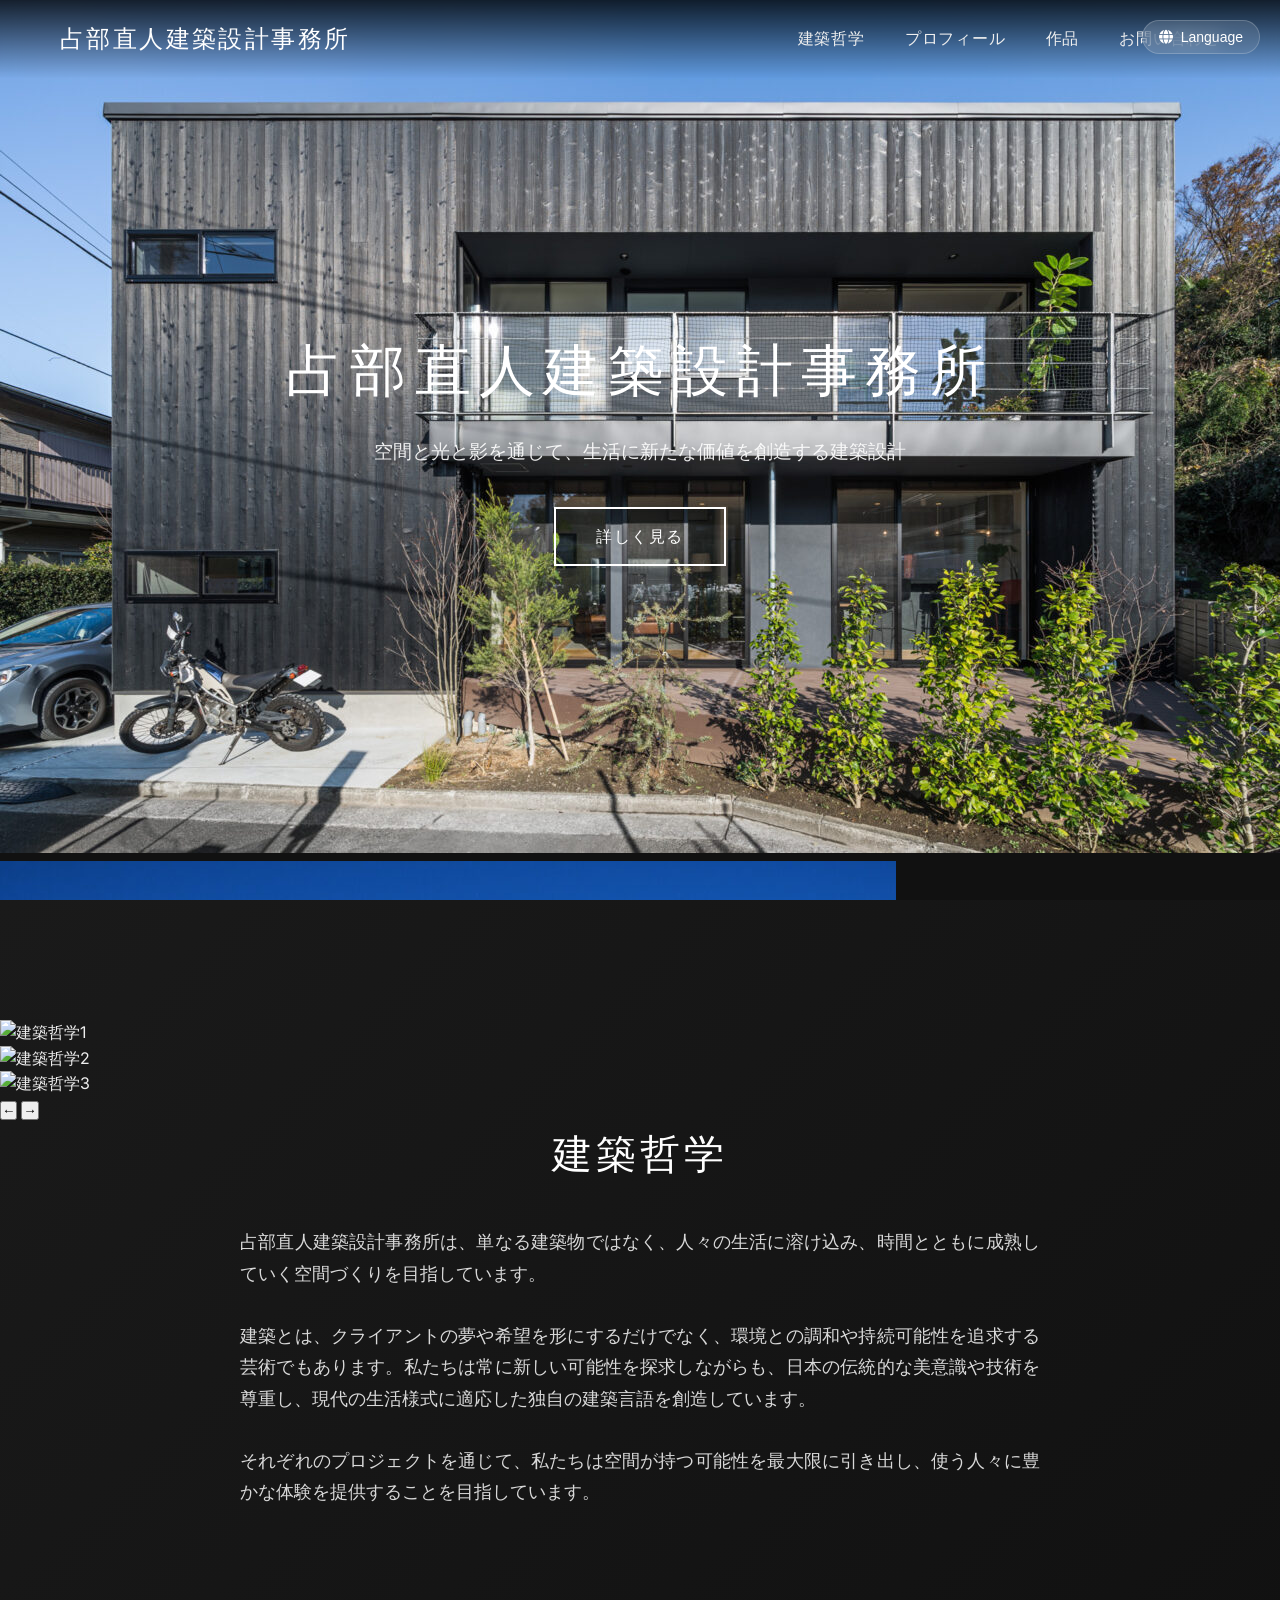
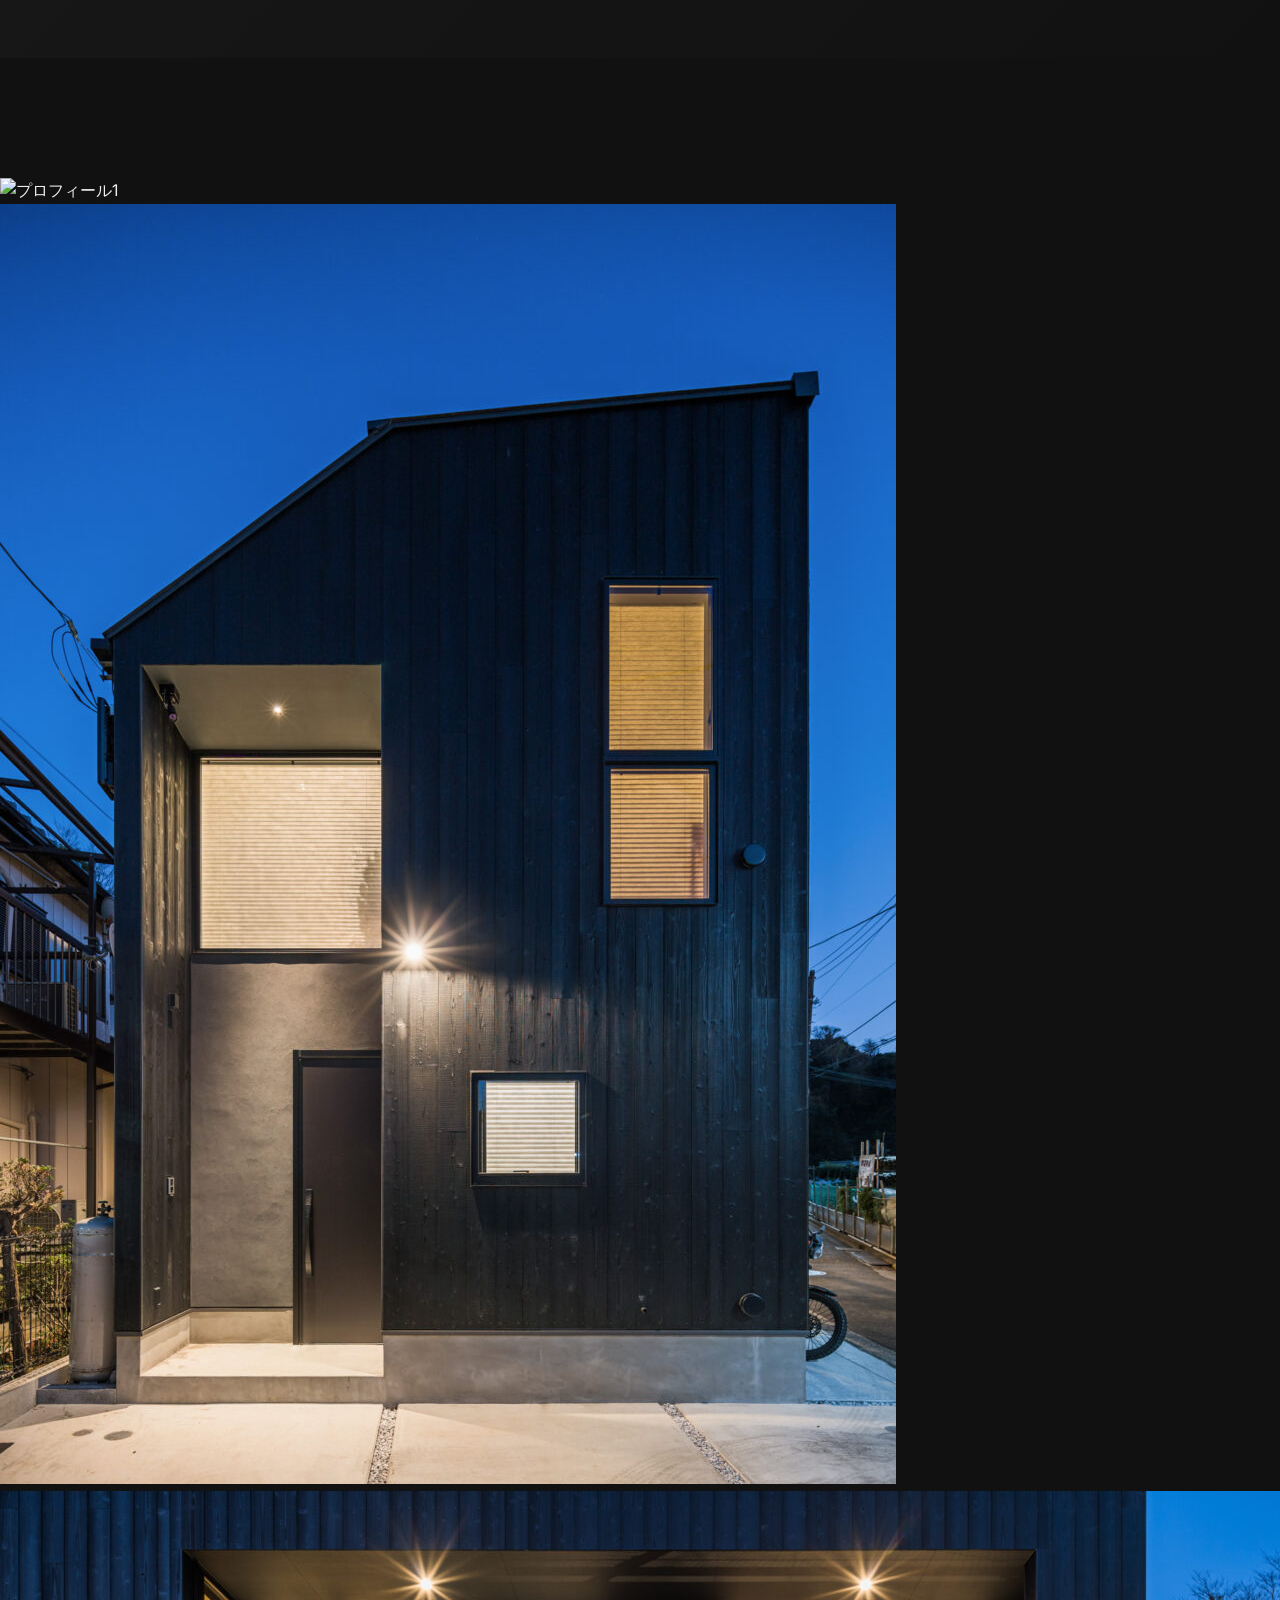
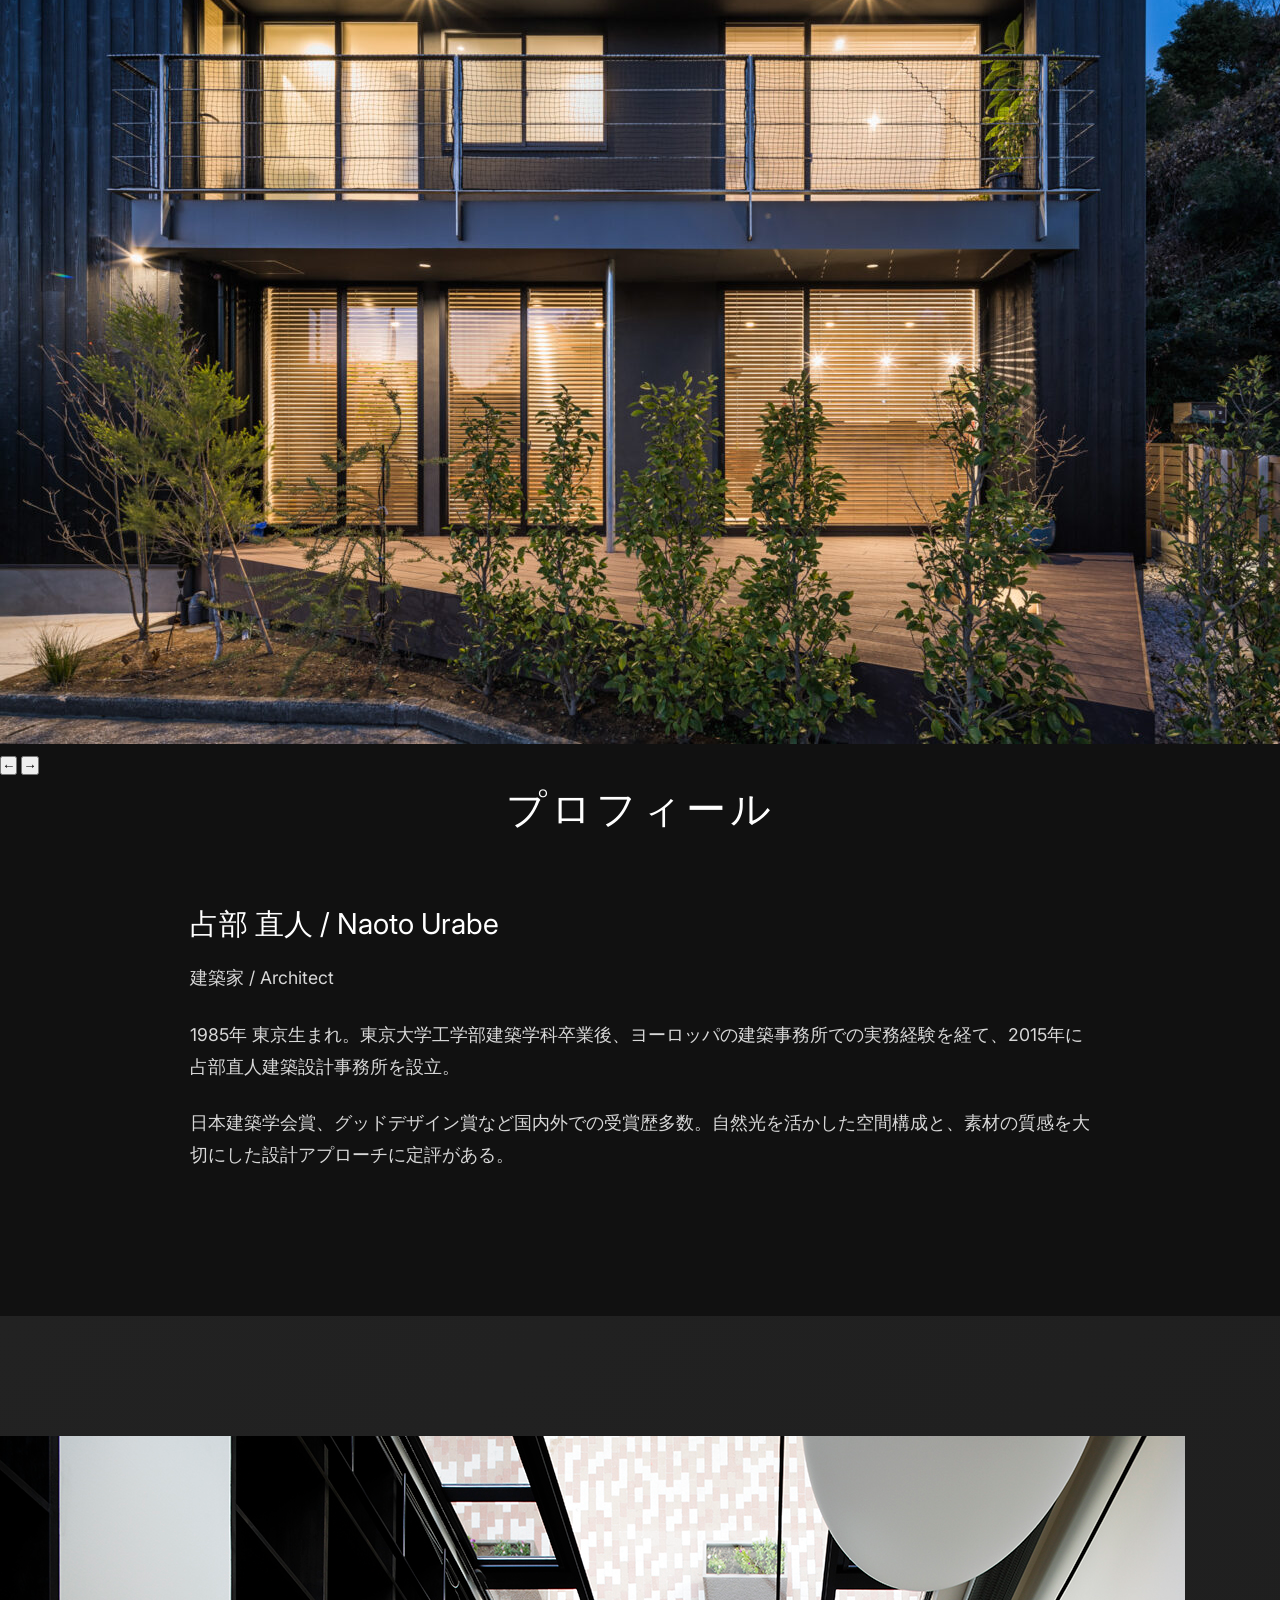
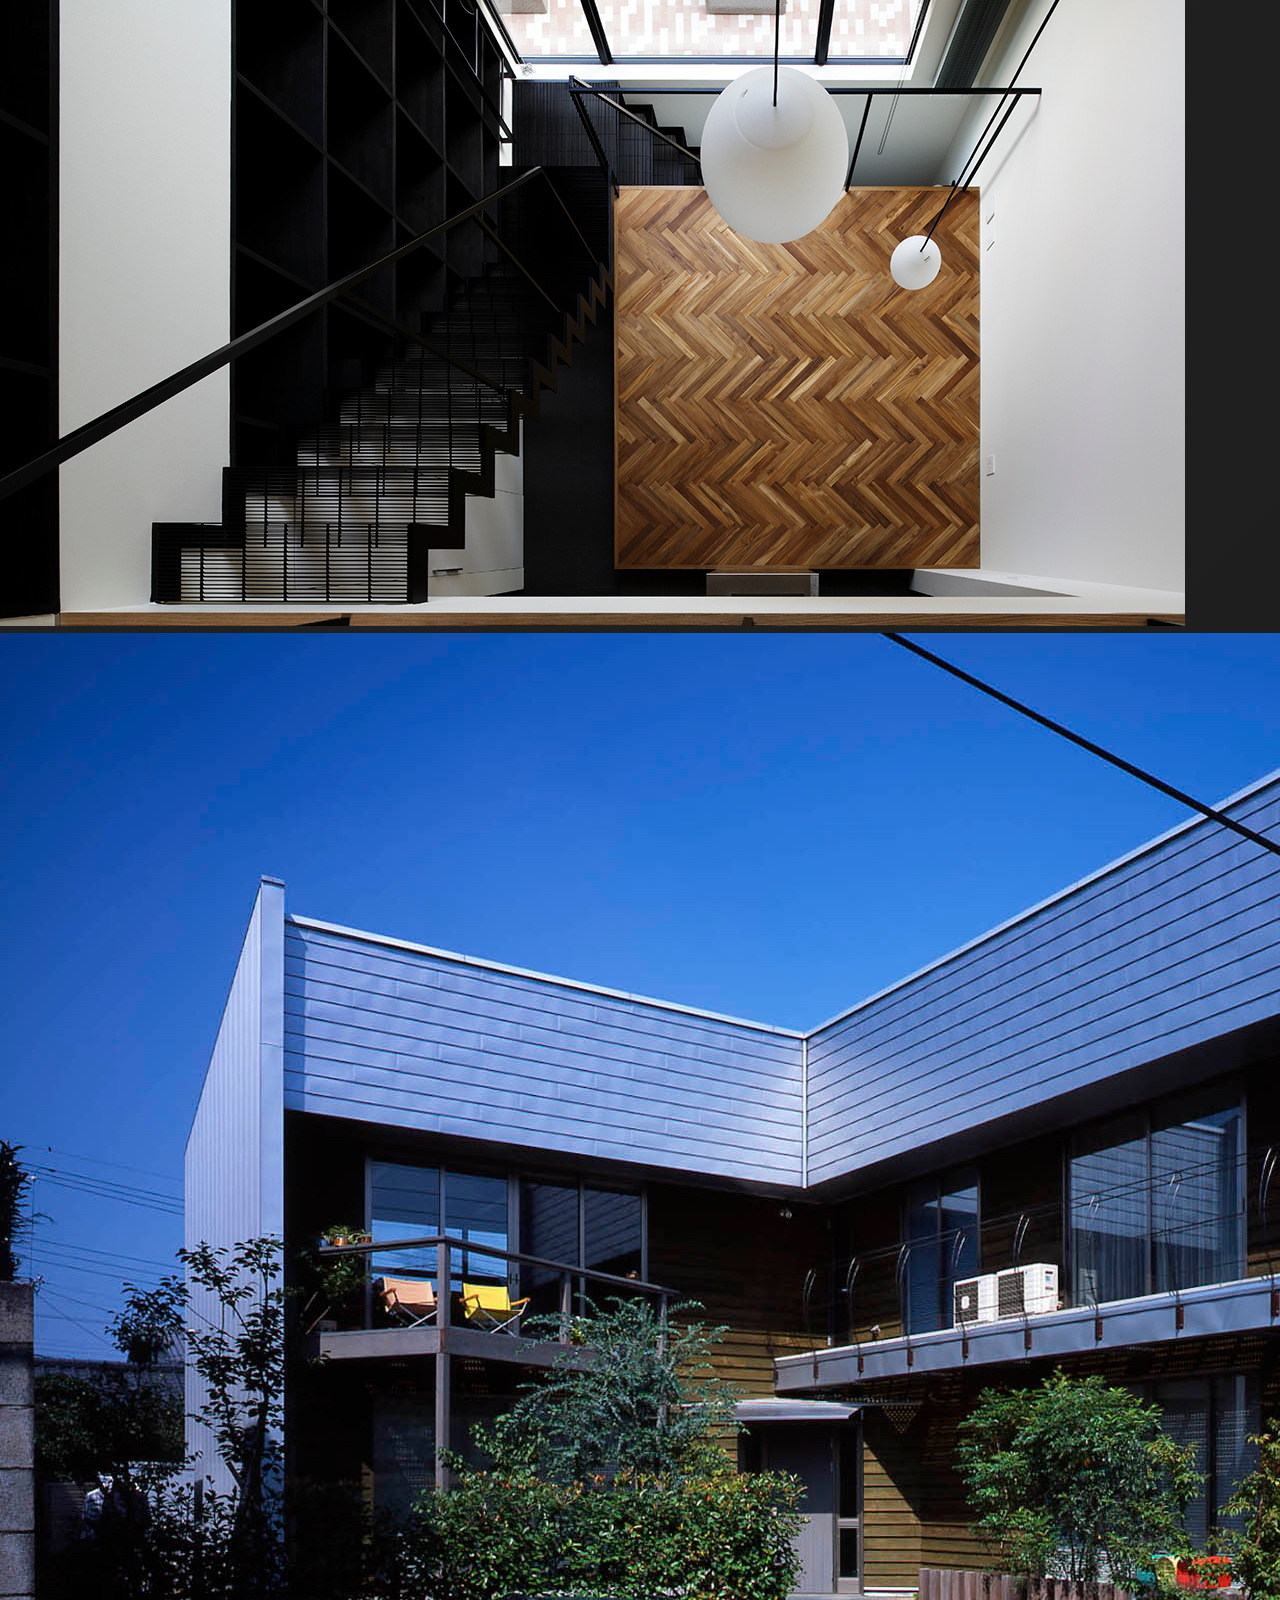
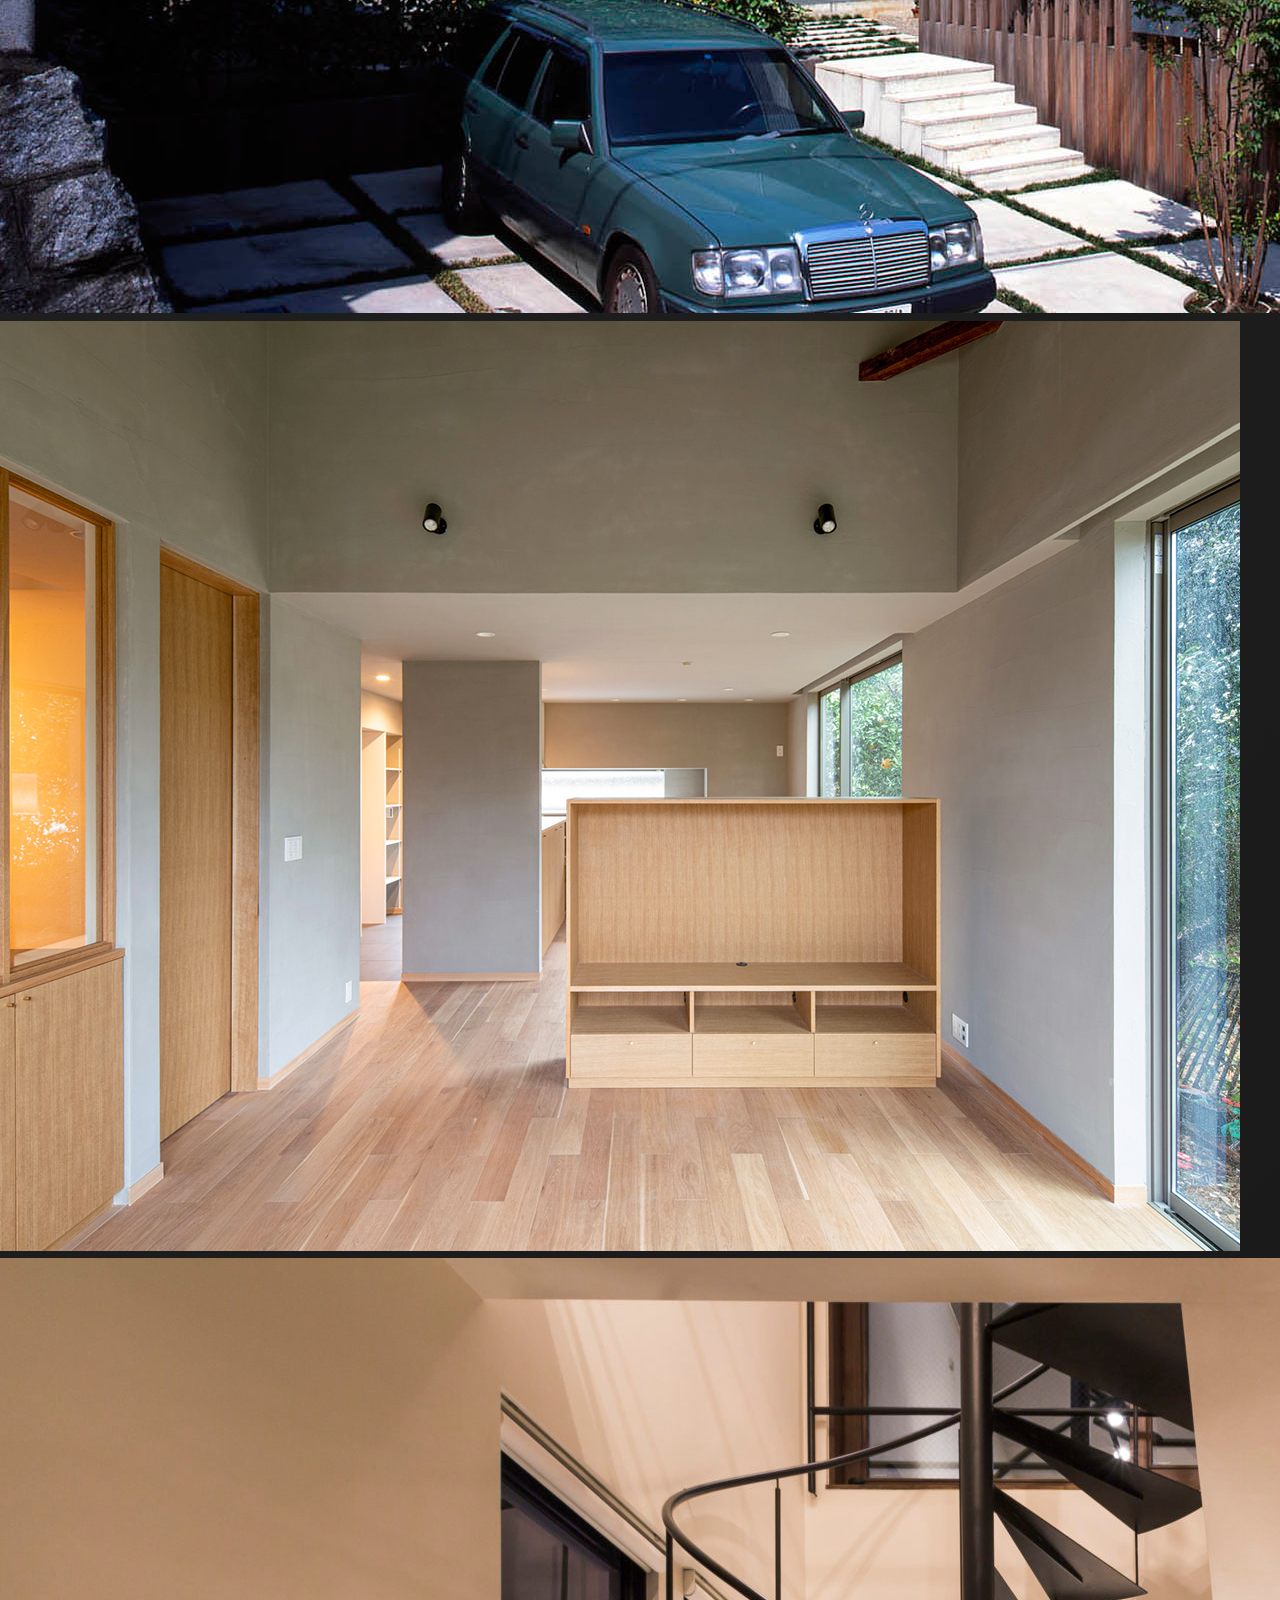
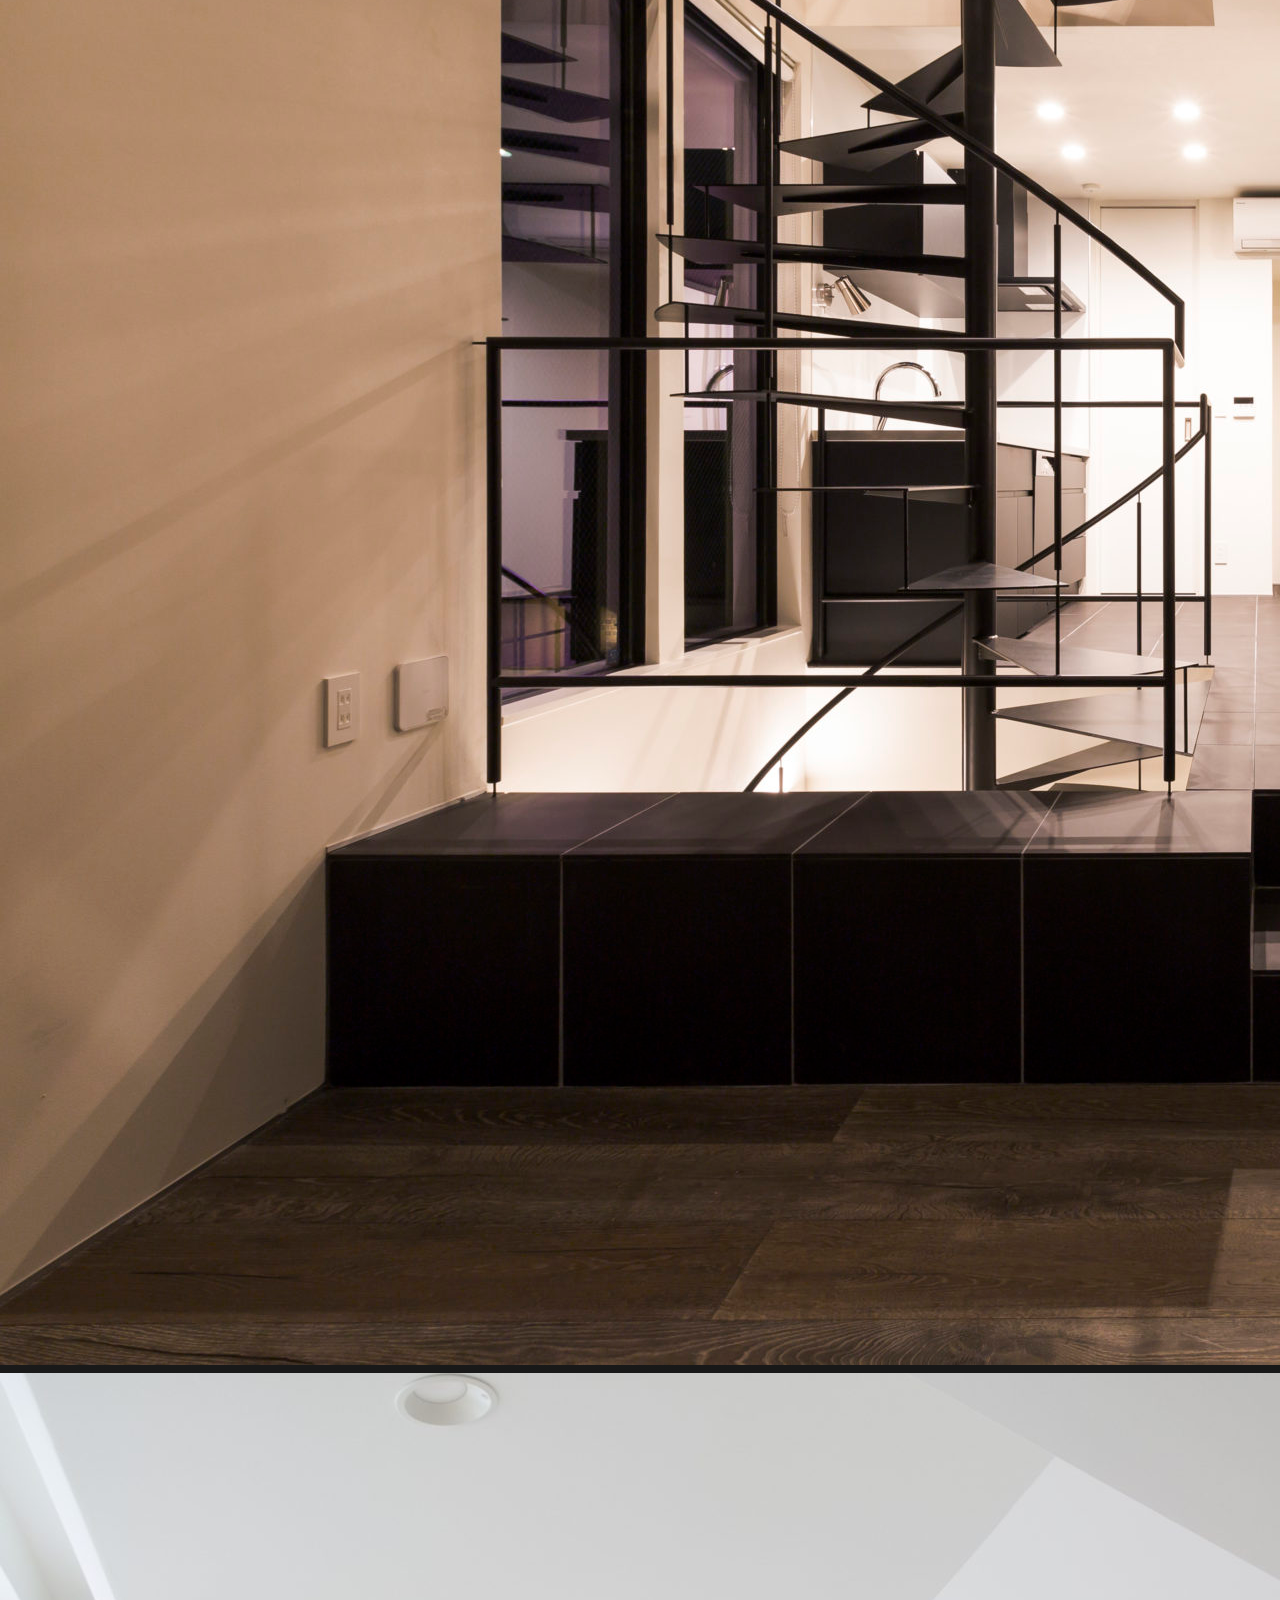
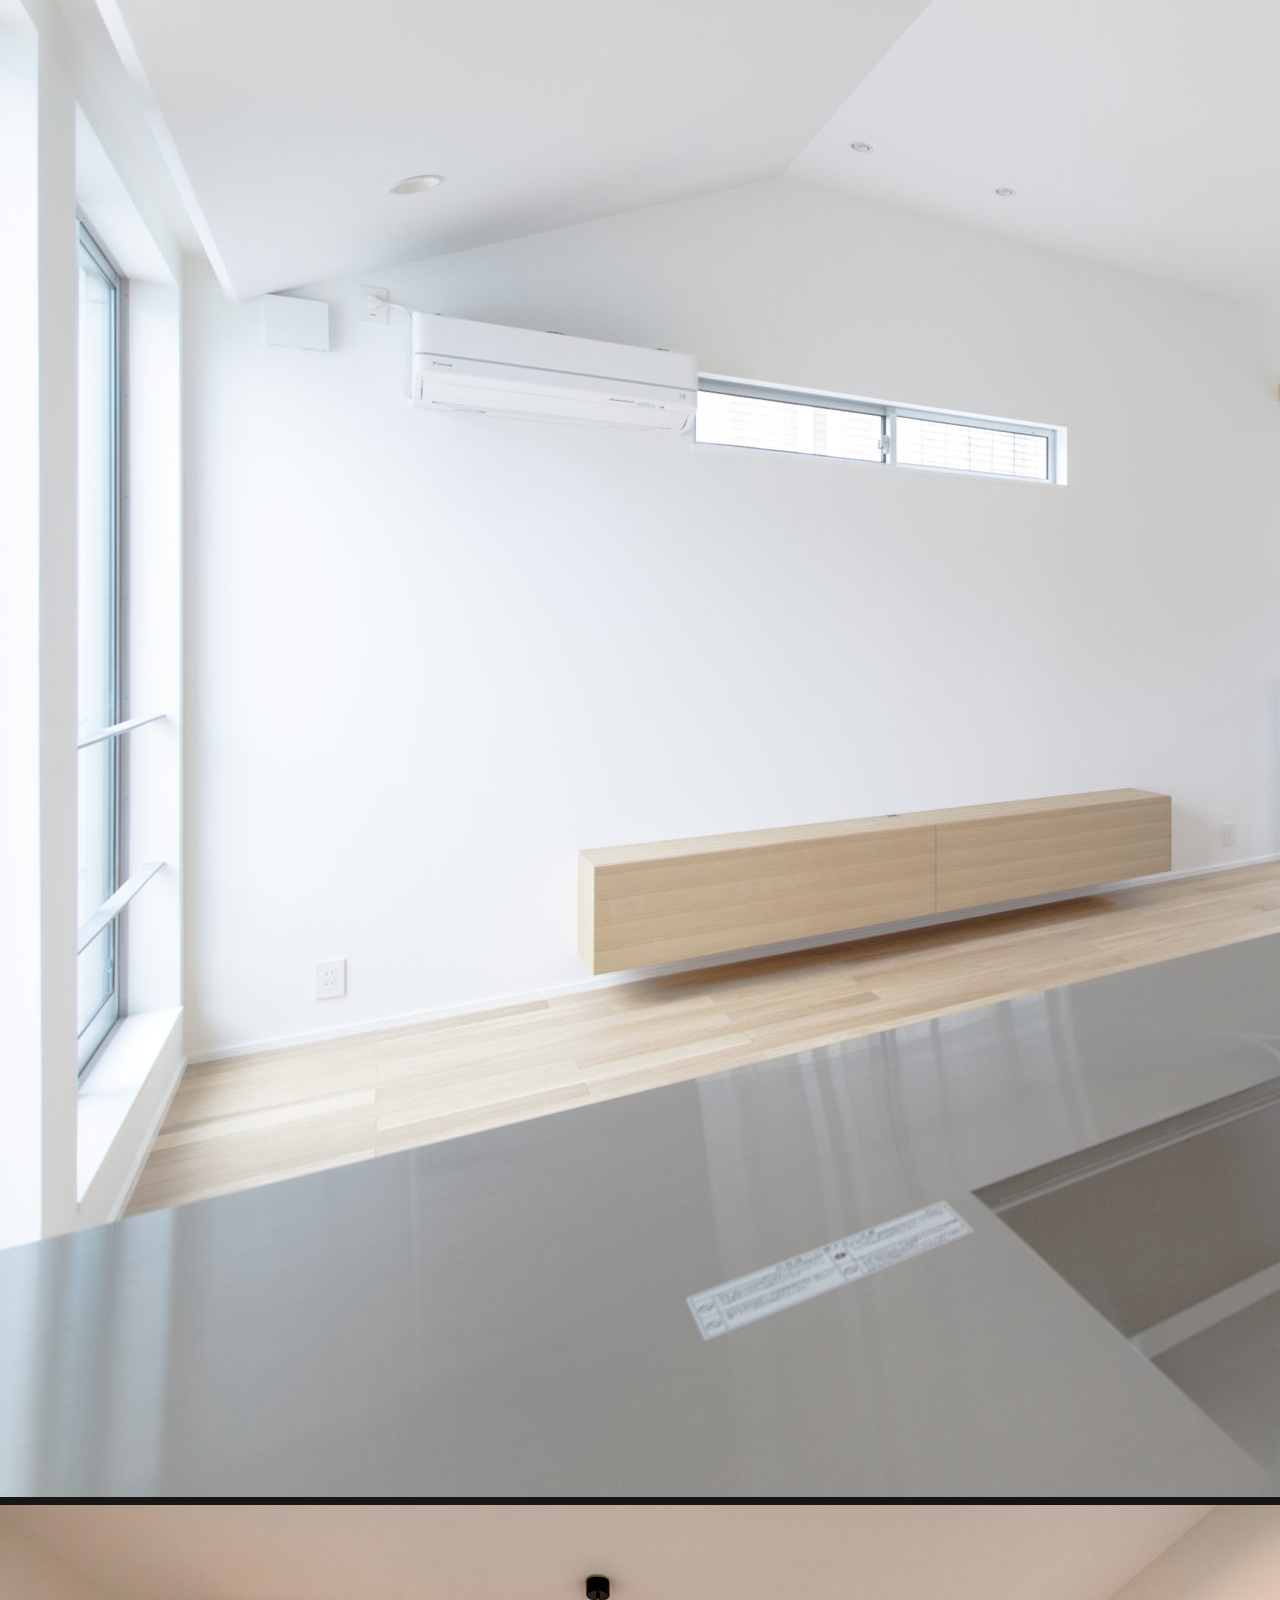
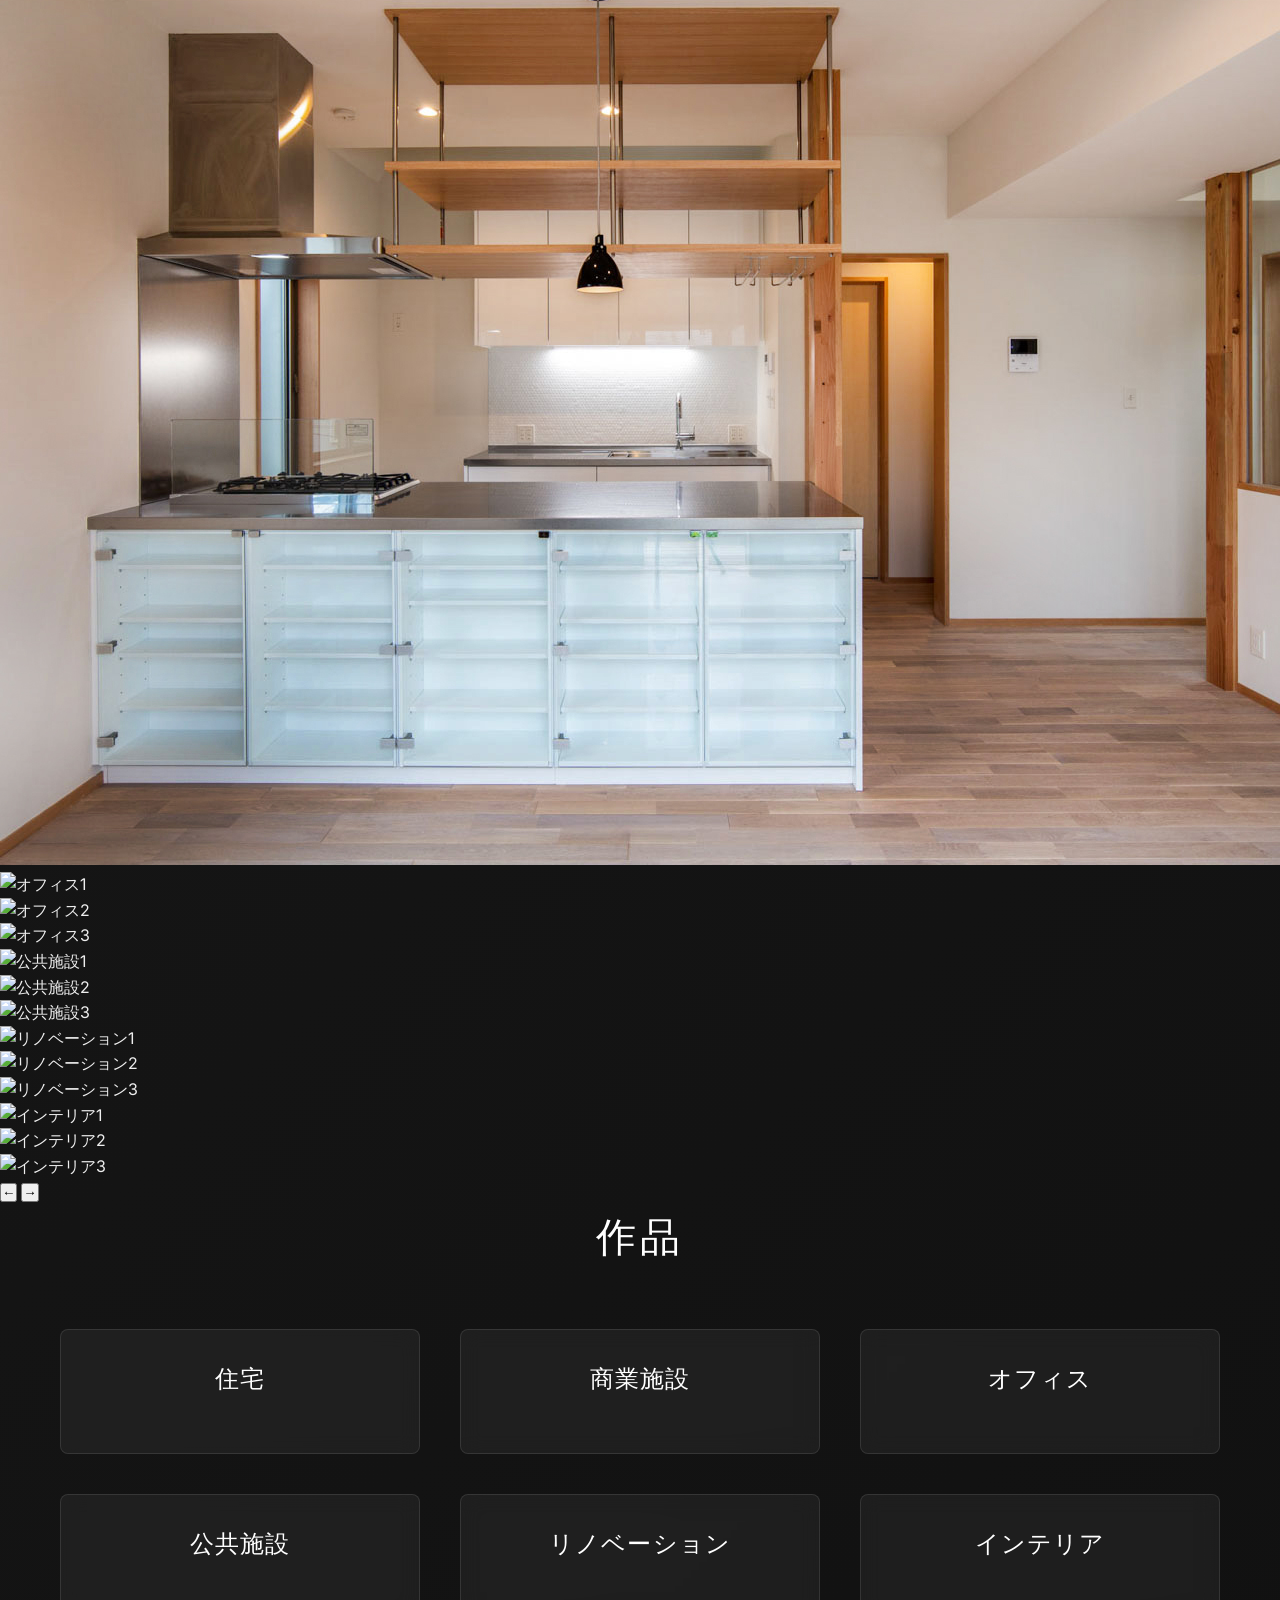
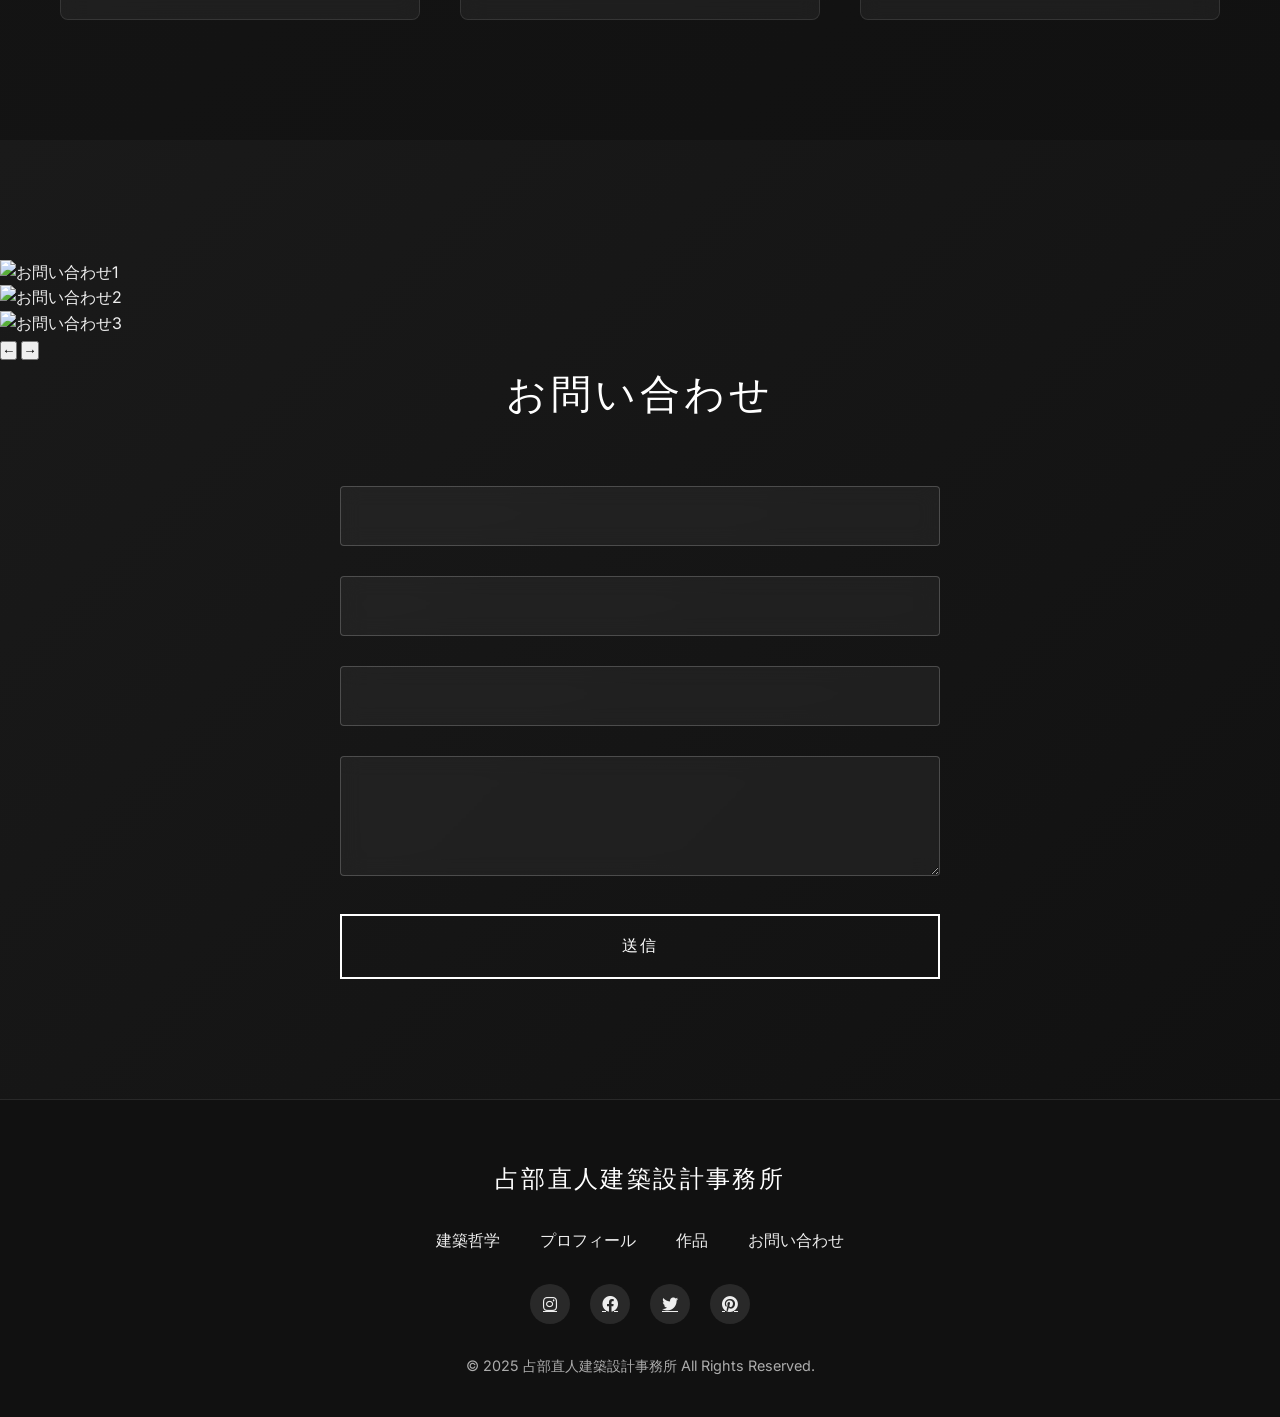
==== index.html @ 8c6f9886 "Initial commit" ====
<!DOCTYPE html>
<html lang="ja">
<head>
  <meta charset="UTF-8">
  <meta name="viewport" content="width=device-width, initial-scale=1.0">
  <title data-translate="hero.title">占部直人建築設計事務所</title>
  <link rel="preconnect" href="https://fonts.googleapis.com">
  <link rel="preconnect" href="https://fonts.gstatic.com" crossorigin>
  <link href="https://fonts.googleapis.com/css2?family=Inter:wght@300;400;500;600;700&display=swap" rel="stylesheet">
  <link rel="stylesheet" href="https://cdnjs.cloudflare.com/ajax/libs/font-awesome/6.0.0-beta3/css/all.min.css">
  <link rel="stylesheet" href="assets/css/style.css">
</head>
<body>
  <!-- Language Switcher -->
  <div class="language-switcher">
    <div class="language-dropdown">
      <button class="language-button">
        <i class="fas fa-globe"></i>
        <span>Language</span>
      </button>
      <div class="language-options">
        <a href="#" class="language-option active" data-lang="ja">日本語</a>
        <a href="#" class="language-option" data-lang="en">English</a>
      </div>
    </div>
  </div>

  <!-- Navigation -->
  <nav id="navbar">
    <div class="nav-container">
      <a href="#" class="logo" data-translate="hero.title">占部直人建築設計事務所</a>
      <ul class="nav-links">
        <li><a href="#philosophy" data-translate="nav.philosophy">Philosophy</a></li>
        <li><a href="#profile" data-translate="nav.profile">Profile</a></li>
        <li><a href="#works" data-translate="nav.works">Works</a></li>
        <li><a href="#contact" data-translate="nav.contact">Contact</a></li>
      </ul>
    </div>
  </nav>

  <!-- Hero Section -->
  <section id="hero" class="hero">
    <div class="hero-slider">
      <!-- Hero slides will be dynamically added here -->
    </div>
    <div class="hero-content">
      <h1 data-translate="hero.title">占部直人建築設計事務所</h1>
      <p data-translate="hero.subtitle">空間と光と影を通じて、生活に新たな価値を創造する建築設計</p>
      <a href="#philosophy" class="btn" data-translate="hero.button">Discover More</a>
    </div>
  </section>

  <!-- Philosophy Section -->
  <section id="philosophy" class="philosophy">
    <div class="philosophy-slider">
      <!-- Philosophy slides will be dynamically added here -->
    </div>
    <div class="container">
      <div class="philosophy-content">
        <h2 data-translate="philosophy.title">建築哲学</h2>
        <p data-translate="philosophy.content">占部直人建築設計事務所は、単なる建築物ではなく、人々の生活に溶け込み、時間とともに成熟していく空間づくりを目指しています。私たちは、光と影の対話、素材の質感、そして空間が醸し出す静謐さを大切にしています。</p>
        <p>建築とは、クライアントの夢や希望を形にするだけでなく、環境との調和や持続可能性を追求する芸術でもあります。私たちは常に新しい可能性を探求しながらも、日本の伝統的な美意識や技術を尊重し、現代の生活様式に適応した独自の建築言語を創造しています。</p>
        <p>それぞれのプロジェクトを通じて、私たちは空間が持つ可能性を最大限に引き出し、使う人々に豊かな体験を提供することを目指しています。</p>
      </div>
    </div>
  </section>

  <!-- Profile Section -->
  <section id="profile" class="profile">
    <div class="profile-slider">
      <!-- Profile slides will be dynamically added here -->
    </div>
    <div class="container">
      <div class="profile-content">
        <h2 data-translate="profile.title">プロフィール</h2>
        <div class="profile-info">
          <div class="profile-text">
            <h3 data-translate="profile.name">占部 直人 / Naoto Urabe</h3>
            <p data-translate="profile.role">建築家 / Architect</p>
            <p data-translate="profile.bio">1985年 東京生まれ。東京大学工学部建築学科卒業後、ヨーロッパの建築事務所での実務経験を経て、2015年に占部直人建築設計事務所を設立。住宅、オフィス、商業施設など、幅広い建築設計を手がける。</p>
            <p>日本建築学会賞、グッドデザイン賞など国内外での受賞歴多数。自然光を活かした空間構成と、素材の質感を大切にした設計アプローチに定評がある。</p>
          </div>
        </div>
      </div>
    </div>
  </section>

  <!-- Works Section -->
  <section id="works" class="works">
    <div class="works-slider">
      <!-- Works slides will be dynamically added here -->
    </div>
    <div class="container">
      <div class="works-content">
        <h2 data-translate="works.title">作品</h2>
        <div class="works-grid">
          <div class="works-corner residential">
            <h3 data-translate="works.residential">住宅</h3>
            <div class="works-items" id="residential-works">
              <!-- Residential works will be dynamically added here -->
            </div>
          </div>
          <div class="works-corner commercial">
            <h3 data-translate="works.commercial">商業施設</h3>
            <div class="works-items" id="commercial-works">
              <!-- Commercial works will be dynamically added here -->
            </div>
          </div>
          <div class="works-corner office">
            <h3 data-translate="works.office">オフィス</h3>
            <div class="works-items" id="office-works">
              <!-- Office works will be dynamically added here -->
            </div>
          </div>
          <div class="works-corner public">
            <h3 data-translate="works.public">公共施設</h3>
            <div class="works-items" id="public-works">
              <!-- Public works will be dynamically added here -->
            </div>
          </div>
          <div class="works-corner renovation">
            <h3 data-translate="works.renovation">リノベーション</h3>
            <div class="works-items" id="renovation-works">
              <!-- Renovation works will be dynamically added here -->
            </div>
          </div>
          <div class="works-corner interior">
            <h3 data-translate="works.interior">インテリア</h3>
            <div class="works-items" id="interior-works">
              <!-- Interior works will be dynamically added here -->
            </div>
          </div>
        </div>
      </div>
    </div>
  </section>

  <!-- Work Modal -->
  <div class="work-modal">
    <div class="modal-content">
      <button class="modal-close">&times;</button>
      <img class="modal-image" src="" alt="">
      <h3 class="modal-title"></h3>
      <p class="modal-description"></p>
    </div>
  </div>

  <!-- Contact Section -->
  <section id="contact" class="contact">
    <div class="contact-slider">
      <!-- Contact slides will be dynamically added here -->
    </div>
    <div class="container">
      <div class="contact-content">
        <h2 data-translate="contact.title">お問い合わせ</h2>
        <form class="contact-form">
          <div class="form-group">
            <input type="text" class="form-control" data-placeholder="contact.name" required>
            <div class="error-message" data-translate="contact.name_error">お名前を入力してください</div>
          </div>
          <div class="form-group">
            <input type="email" class="form-control" data-placeholder="contact.email" required>
            <div class="error-message" data-translate="contact.email_error">有効なメールアドレスを入力してください</div>
          </div>
          <div class="form-group">
            <input type="text" class="form-control" data-placeholder="contact.subject">
          </div>
          <div class="form-group">
            <textarea class="form-control" data-placeholder="contact.message" required></textarea>
            <div class="error-message" data-translate="contact.message_error">メッセージを入力してください</div>
          </div>
          <button type="submit" class="submit-btn" data-translate="contact.submit">送信</button>
        </form>
      </div>
    </div>
  </section>

  <!-- Footer -->
  <footer>
    <div class="container">
      <div class="footer-content">
        <div class="footer-logo" data-translate="hero.title">占部直人建築設計事務所</div>
        <ul class="footer-links">
          <li><a href="#philosophy" data-translate="nav.philosophy">Philosophy</a></li>
          <li><a href="#profile" data-translate="nav.profile">Profile</a></li>
          <li><a href="#works" data-translate="nav.works">Works</a></li>
          <li><a href="#contact" data-translate="nav.contact">Contact</a></li>
        </ul>
        <ul class="social-links">
          <li><a href="#"><i class="fab fa-instagram"></i></a></li>
          <li><a href="#"><i class="fab fa-facebook"></i></a></li>
          <li><a href="#"><i class="fab fa-twitter"></i></a></li>
          <li><a href="#"><i class="fab fa-pinterest"></i></a></li>
        </ul>
        <p class="copyright" data-translate="footer.copyright">© 2025 占部直人建築設計事務所 All Rights Reserved.</p>
      </div>
    </div>
  </footer>

  <script src="assets/js/language-switcher.js"></script>
  <script src="assets/js/main.js"></script>
</body>
</html>
---- assets/css/style.css ----
/* Reset and Base Styles */
:root {
  --color-primary: #111;
  --color-secondary: #fff;
  --color-text-light: #eee;
  --color-text-white: #fff;
  --color-overlay: rgba(0, 0, 0, 0.6);
  --color-overlay-light: rgba(0, 0, 0, 0.3);
  --font-primary: 'Inter', sans-serif;
  --transition-smooth: all 0.3s cubic-bezier(0.4, 0, 0.2, 1);
  --shadow-soft: 0 4px 20px rgba(0, 0, 0, 0.1);
  --shadow-medium: 0 8px 30px rgba(0, 0, 0, 0.15);
}

* {
  margin: 0;
  padding: 0;
  box-sizing: border-box;
}

html {
  scroll-behavior: smooth;
  font-size: 16px;
}

body {
  font-family: var(--font-primary);
  line-height: 1.6;
  color: var(--color-text-light);
  background-color: var(--color-primary);
  overflow-x: hidden;
}

/* Language Switcher */
.language-switcher {
  position: fixed;
  top: 20px;
  right: 20px;
  z-index: 1001;
}

.language-dropdown {
  position: relative;
}

.language-button {
  background: rgba(255, 255, 255, 0.1);
  border: 1px solid rgba(255, 255, 255, 0.2);
  color: var(--color-text-white);
  padding: 8px 16px;
  border-radius: 25px;
  cursor: pointer;
  display: flex;
  align-items: center;
  gap: 8px;
  font-size: 14px;
  backdrop-filter: blur(10px);
  transition: var(--transition-smooth);
}

.language-button:hover {
  background: rgba(255, 255, 255, 0.2);
  transform: translateY(-2px);
}

.language-options {
  position: absolute;
  top: 100%;
  right: 0;
  background: rgba(0, 0, 0, 0.9);
  border-radius: 8px;
  min-width: 120px;
  opacity: 0;
  visibility: hidden;
  transform: translateY(-10px);
  transition: var(--transition-smooth);
  backdrop-filter: blur(10px);
  margin-top: 8px;
}

.language-dropdown:hover .language-options {
  opacity: 1;
  visibility: visible;
  transform: translateY(0);
}

.language-option {
  display: block;
  padding: 12px 16px;
  color: var(--color-text-light);
  text-decoration: none;
  transition: var(--transition-smooth);
  border-radius: 8px;
}

.language-option:hover,
.language-option.active {
  background: rgba(255, 255, 255, 0.1);
  color: var(--color-text-white);
}

/* Navigation */
#navbar {
  position: fixed;
  top: 0;
  left: 0;
  right: 0;
  z-index: 1000;
  padding: 20px 0;
  background: linear-gradient(180deg, rgba(0, 0, 0, 0.8) 0%, transparent 100%);
  backdrop-filter: blur(10px);
  transition: var(--transition-smooth);
}

#navbar.scrolled {
  background: rgba(0, 0, 0, 0.95);
  padding: 15px 0;
}

.nav-container {
  max-width: 1200px;
  margin: 0 auto;
  padding: 0 20px;
  display: flex;
  justify-content: space-between;
  align-items: center;
}

.logo {
  font-size: 1.5rem;
  font-weight: 300;
  color: var(--color-text-white);
  text-decoration: none;
  letter-spacing: 0.1em;
  transition: var(--transition-smooth);
}

.logo:hover {
  opacity: 0.8;
}

.nav-links {
  display: flex;
  list-style: none;
  gap: 40px;
}

.nav-links a {
  color: var(--color-text-light);
  text-decoration: none;
  font-weight: 400;
  letter-spacing: 0.05em;
  position: relative;
  transition: var(--transition-smooth);
}

.nav-links a::after {
  content: '';
  position: absolute;
  bottom: -5px;
  left: 0;
  width: 0;
  height: 1px;
  background: var(--color-text-white);
  transition: var(--transition-smooth);
}

.nav-links a:hover {
  color: var(--color-text-white);
}

.nav-links a:hover::after {
  width: 100%;
}

/* Container */
.container {
  max-width: 1200px;
  margin: 0 auto;
  padding: 0 20px;
}

/* Hero Section */
.hero {
  height: 100vh;
  position: relative;
  display: flex;
  align-items: center;
  justify-content: center;
  overflow: hidden;
}

.hero-slider {
  position: absolute;
  top: 0;
  left: 0;
  width: 100%;
  height: 100%;
  z-index: 1;
}

.hero-slide {
  position: absolute;
  top: 0;
  left: 0;
  width: 100%;
  height: 100%;
  background-size: cover;
  background-position: center;
  opacity: 0;
  transition: opacity 2s ease-in-out;
}

.hero-slide.active {
  opacity: 1;
}

.hero-slide::after {
  content: '';
  position: absolute;
  top: 0;
  left: 0;
  width: 100%;
  height: 100%;
  background: var(--color-overlay);
}

.hero-content {
  position: relative;
  z-index: 2;
  text-align: center;
  color: var(--color-text-white);
  animation: fadeInUp 1s ease-out;
}

.hero-content h1 {
  font-size: 3.5rem;
  font-weight: 300;
  margin-bottom: 20px;
  letter-spacing: 0.15em;
}

.hero-content p {
  font-size: 1.2rem;
  margin-bottom: 40px;
  opacity: 0.9;
  max-width: 600px;
  margin-left: auto;
  margin-right: auto;
}

.btn {
  display: inline-block;
  padding: 15px 40px;
  background: transparent;
  border: 2px solid var(--color-text-white);
  color: var(--color-text-white);
  text-decoration: none;
  font-weight: 500;
  letter-spacing: 0.1em;
  transition: var(--transition-smooth);
  position: relative;
  overflow: hidden;
}

.btn::before {
  content: '';
  position: absolute;
  top: 0;
  left: -100%;
  width: 100%;
  height: 100%;
  background: var(--color-text-white);
  transition: var(--transition-smooth);
  z-index: -1;
}

.btn:hover {
  color: var(--color-primary);
}

.btn:hover::before {
  left: 0;
}

/* Section Base Styles */
section {
  position: relative;
  padding: 120px 0;
  overflow: hidden;
}

.section-slider {
  position: absolute;
  top: 0;
  left: 0;
  width: 100%;
  height: 100%;
  z-index: 1;
}

.section-slide {
  position: absolute;
  top: 0;
  left: 0;
  width: 100%;
  height: 100%;
  background-size: cover;
  background-position: center;
  opacity: 0;
  transition: opacity 3s ease-in-out;
}

.section-slide.active {
  opacity: 1;
}

.section-slide::after {
  content: '';
  position: absolute;
  top: 0;
  left: 0;
  width: 100%;
  height: 100%;
  background: var(--color-overlay-light);
}

/* Philosophy Section */
.philosophy {
  background: linear-gradient(135deg, #1a1a1a 0%, #111 100%);
}

.philosophy-content {
  position: relative;
  z-index: 2;
  max-width: 800px;
  margin: 0 auto;
  text-align: center;
}

.philosophy-content h2 {
  font-size: 2.5rem;
  font-weight: 300;
  margin-bottom: 40px;
  color: var(--color-text-white);
  letter-spacing: 0.1em;
}

.philosophy-content p {
  font-size: 1.1rem;
  line-height: 1.8;
  margin-bottom: 30px;
  opacity: 0.9;
  text-align: justify;
}

/* Profile Section */
.profile {
  background: var(--color-primary);
}

.profile-content {
  position: relative;
  z-index: 2;
  max-width: 900px;
  margin: 0 auto;
}

.profile-content h2 {
  font-size: 2.5rem;
  font-weight: 300;
  margin-bottom: 60px;
  color: var(--color-text-white);
  text-align: center;
  letter-spacing: 0.1em;
}

.profile-info {
  display: grid;
  gap: 40px;
}

.profile-text h3 {
  font-size: 1.8rem;
  font-weight: 400;
  margin-bottom: 15px;
  color: var(--color-text-white);
}

.profile-text p {
  font-size: 1.1rem;
  line-height: 1.8;
  margin-bottom: 25px;
  opacity: 0.9;
}

/* Works Section */
.works {
  background: linear-gradient(135deg, #222 0%, #111 100%);
}

.works-content {
  position: relative;
  z-index: 2;
}

.works-content h2 {
  font-size: 2.5rem;
  font-weight: 300;
  margin-bottom: 60px;
  color: var(--color-text-white);
  text-align: center;
  letter-spacing: 0.1em;
}

.works-grid {
  display: grid;
  grid-template-columns: repeat(auto-fit, minmax(350px, 1fr));
  gap: 40px;
  margin-top: 60px;
}

.works-corner {
  background: rgba(255, 255, 255, 0.05);
  padding: 30px;
  border-radius: 8px;
  backdrop-filter: blur(10px);
  border: 1px solid rgba(255, 255, 255, 0.1);
  transition: var(--transition-smooth);
}

.works-corner:hover {
  transform: translateY(-10px);
  background: rgba(255, 255, 255, 0.08);
}

.works-corner h3 {
  font-size: 1.5rem;
  font-weight: 400;
  margin-bottom: 25px;
  color: var(--color-text-white);
  text-align: center;
  letter-spacing: 0.05em;
}

.works-items {
  display: grid;
  gap: 15px;
}

.work-item {
  background: rgba(255, 255, 255, 0.05);
  padding: 20px;
  border-radius: 6px;
  cursor: pointer;
  transition: var(--transition-smooth);
  border: 1px solid rgba(255, 255, 255, 0.1);
}

.work-item:hover {
  background: rgba(255, 255, 255, 0.1);
  transform: translateX(10px);
}

.work-item h4 {
  font-size: 1.1rem;
  font-weight: 500;
  margin-bottom: 8px;
  color: var(--color-text-white);
}

.work-item p {
  font-size: 0.9rem;
  opacity: 0.8;
  line-height: 1.5;
}

/* Work Modal */
.work-modal {
  position: fixed;
  top: 0;
  left: 0;
  width: 100%;
  height: 100%;
  background: rgba(0, 0, 0, 0.9);
  display: flex;
  align-items: center;
  justify-content: center;
  z-index: 2000;
  opacity: 0;
  visibility: hidden;
  transition: var(--transition-smooth);
}

.work-modal.active {
  opacity: 1;
  visibility: visible;
}

.modal-content {
  background: var(--color-primary);
  max-width: 800px;
  max-height: 90vh;
  margin: 20px;
  border-radius: 8px;
  overflow: hidden;
  position: relative;
  transform: scale(0.8);
  transition: var(--transition-smooth);
}

.work-modal.active .modal-content {
  transform: scale(1);
}

.modal-close {
  position: absolute;
  top: 15px;
  right: 20px;
  background: none;
  border: none;
  color: var(--color-text-white);
  font-size: 2rem;
  cursor: pointer;
  z-index: 10;
}

.modal-image {
  width: 100%;
  height: 300px;
  object-fit: cover;
}

.modal-title {
  font-size: 1.8rem;
  font-weight: 400;
  margin: 30px 30px 15px;
  color: var(--color-text-white);
}

.modal-description {
  padding: 0 30px 30px;
  line-height: 1.6;
  opacity: 0.9;
}

/* Contact Section */
.contact {
  background: linear-gradient(135deg, #1a1a1a 0%, #111 100%);
}

.contact-content {
  position: relative;
  z-index: 2;
  max-width: 600px;
  margin: 0 auto;
}

.contact-content h2 {
  font-size: 2.5rem;
  font-weight: 300;
  margin-bottom: 60px;
  color: var(--color-text-white);
  text-align: center;
  letter-spacing: 0.1em;
}

.contact-form {
  display: grid;
  gap: 30px;
}

.form-group {
  position: relative;
}

.form-control {
  width: 100%;
  padding: 20px;
  background: rgba(255, 255, 255, 0.05);
  border: 1px solid rgba(255, 255, 255, 0.2);
  border-radius: 4px;
  color: var(--color-text-white);
  font-size: 1rem;
  transition: var(--transition-smooth);
  backdrop-filter: blur(10px);
}

.form-control:focus {
  outline: none;
  border-color: var(--color-text-white);
  background: rgba(255, 255, 255, 0.1);
}

.form-control::placeholder {
  color: rgba(255, 255, 255, 0.6);
}

textarea.form-control {
  min-height: 120px;
  resize: vertical;
}

.error-message {
  position: absolute;
  bottom: -25px;
  left: 0;
  color: #ff6b6b;
  font-size: 0.9rem;
  opacity: 0;
  transform: translateY(-10px);
  transition: var(--transition-smooth);
}

.form-group.error .error-message {
  opacity: 1;
  transform: translateY(0);
}

.form-group.error .form-control {
  border-color: #ff6b6b;
}

.submit-btn {
  padding: 20px 40px;
  background: transparent;
  border: 2px solid var(--color-text-white);
  color: var(--color-text-white);
  font-size: 1rem;
  font-weight: 500;
  letter-spacing: 0.1em;
  cursor: pointer;
  transition: var(--transition-smooth);
  position: relative;
  overflow: hidden;
}

.submit-btn::before {
  content: '';
  position: absolute;
  top: 0;
  left: -100%;
  width: 100%;
  height: 100%;
  background: var(--color-text-white);
  transition: var(--transition-smooth);
  z-index: -1;
}

.submit-btn:hover {
  color: var(--color-primary);
}

.submit-btn:hover::before {
  left: 0;
}

/* Footer */
footer {
  background: var(--color-primary);
  padding: 60px 0 40px;
  border-top: 1px solid rgba(255, 255, 255, 0.1);
}

.footer-content {
  text-align: center;
}

.footer-logo {
  font-size: 1.5rem;
  font-weight: 300;
  color: var(--color-text-white);
  margin-bottom: 30px;
  letter-spacing: 0.1em;
}

.footer-links {
  display: flex;
  justify-content: center;
  gap: 40px;
  list-style: none;
  margin-bottom: 30px;
}

.footer-links a {
  color: var(--color-text-light);
  text-decoration: none;
  transition: var(--transition-smooth);
}

.footer-links a:hover {
  color: var(--color-text-white);
}

.social-links {
  display: flex;
  justify-content: center;
  gap: 20px;
  list-style: none;
  margin-bottom: 30px;
}

.social-links a {
  display: flex;
  align-items: center;
  justify-content: center;
  width: 40px;
  height: 40px;
  background: rgba(255, 255, 255, 0.1);
  color: var(--color-text-light);
  border-radius: 50%;
  transition: var(--transition-smooth);
}

.social-links a:hover {
  background: var(--color-text-white);
  color: var(--color-primary);
  transform: translateY(-3px);
}

.copyright {
  opacity: 0.7;
  font-size: 0.9rem;
}

/* Animations */
@keyframes fadeInUp {
  from {
    opacity: 0;
    transform: translateY(30px);
  }
  to {
    opacity: 1;
    transform: translateY(0);
  }
}

.fade-in-up {
  animation: fadeInUp 0.8s ease-out forwards;
}

/* Responsive Design */
@media (max-width: 768px) {
  .nav-links {
    display: none;
  }
  
  .hero-content h1 {
    font-size: 2.5rem;
  }
  
  .hero-content p {
    font-size: 1rem;
  }
  
  section {
    padding: 80px 0;
  }
  
  .works-grid {
    grid-template-columns: 1fr;
    gap: 30px;
  }
  
  .footer-links {
    flex-direction: column;
    gap: 20px;
  }
  
  .language-switcher {
    top: 15px;
    right: 15px;
  }
}

@media (max-width: 480px) {
  .container {
    padding: 0 15px;
  }
  
  .hero-content h1 {
    font-size: 2rem;
  }
  
  .works-corner {
    padding: 20px;
  }
  
  .modal-content {
    margin: 10px;
  }
}
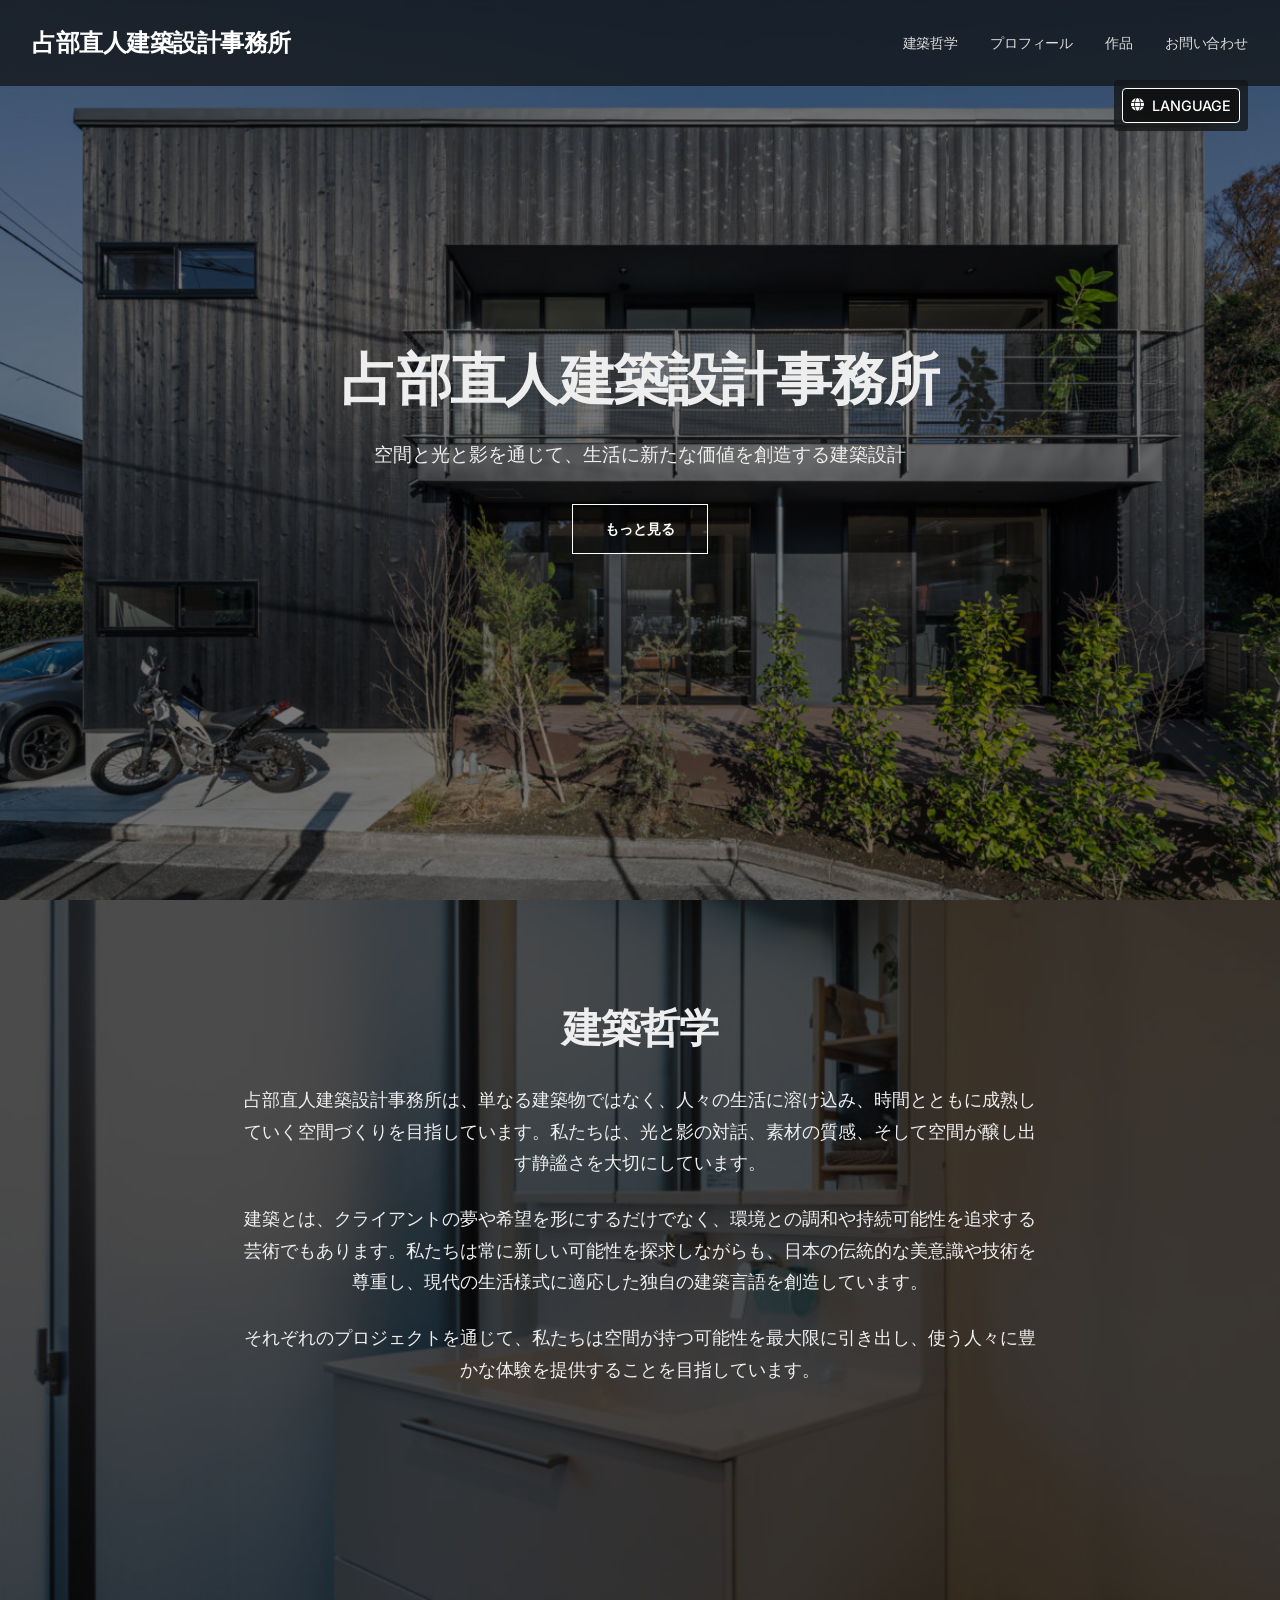
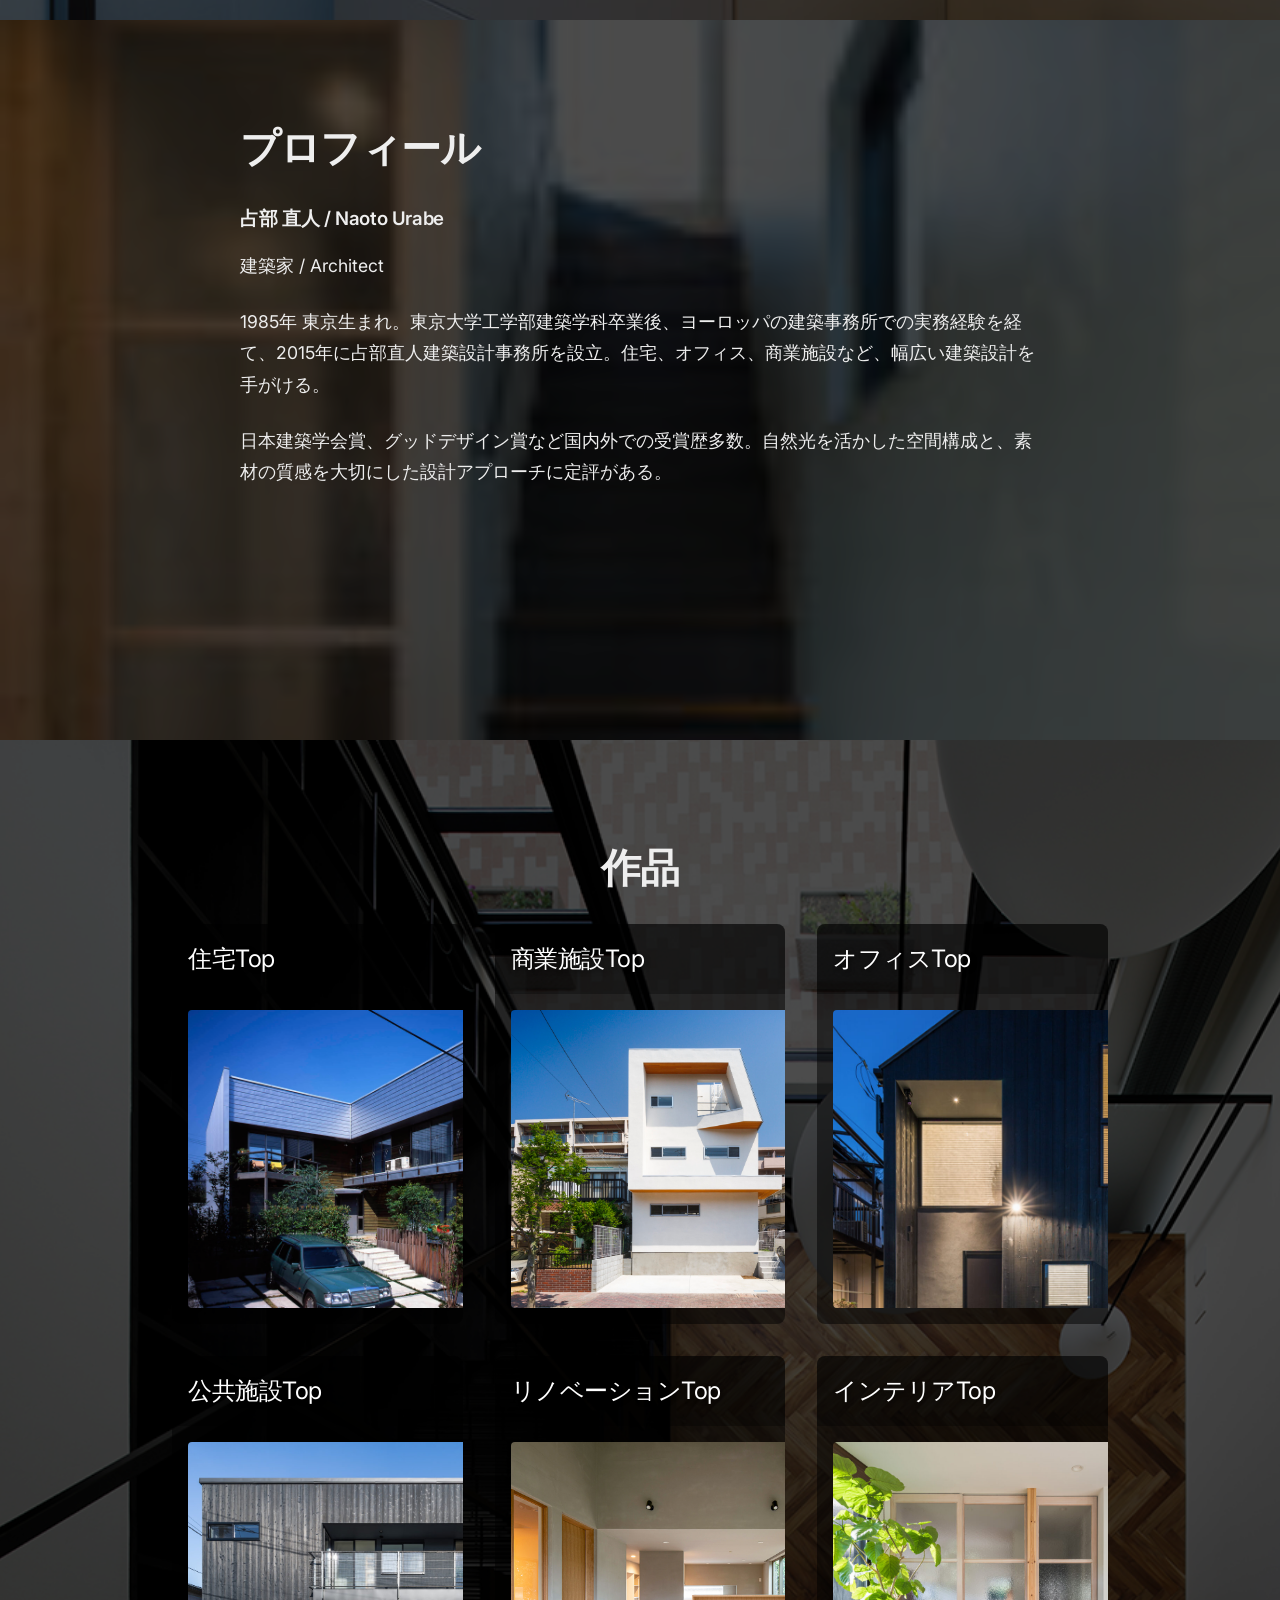
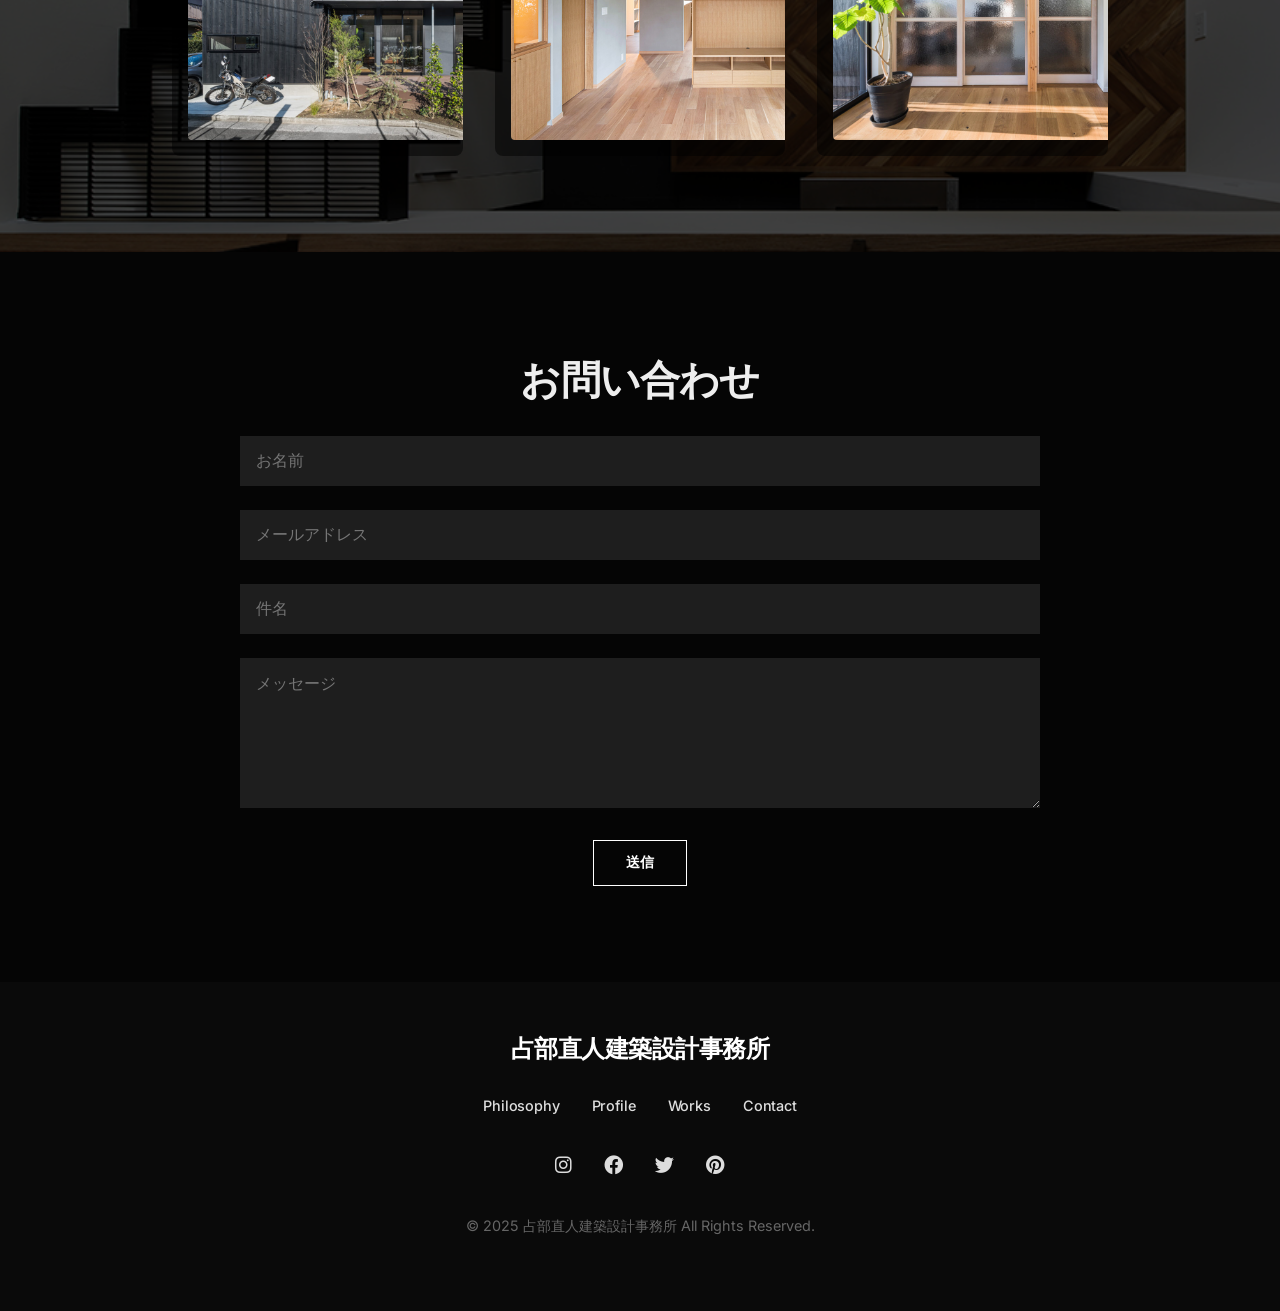
==== commit 6fe7298c: "ファイルの編集" ====
--- a/index.html
+++ b/index.html
@@ -8,7 +8,7 @@
   <link rel="preconnect" href="https://fonts.gstatic.com" crossorigin>
   <link href="https://fonts.googleapis.com/css2?family=Inter:wght@300;400;500;600;700&display=swap" rel="stylesheet">
   <link rel="stylesheet" href="https://cdnjs.cloudflare.com/ajax/libs/font-awesome/6.0.0-beta3/css/all.min.css">
-  <link rel="stylesheet" href="assets/css/style.css">
+  <link rel="stylesheet" href="css/style.css">
 </head>
 <body>
   <!-- Language Switcher -->
@@ -78,7 +78,7 @@
             <h3 data-translate="profile.name">占部 直人 / Naoto Urabe</h3>
             <p data-translate="profile.role">建築家 / Architect</p>
             <p data-translate="profile.bio">1985年 東京生まれ。東京大学工学部建築学科卒業後、ヨーロッパの建築事務所での実務経験を経て、2015年に占部直人建築設計事務所を設立。住宅、オフィス、商業施設など、幅広い建築設計を手がける。</p>
-            <p>日本建築学会賞、グッドデザイン賞など国内外での受賞歴多数。自然光を活かした空間構成と、素材の質感を大切にした設計アプローチに定評がある。</p>
+            <p data-translate="profile.awards">日本建築学会賞、グッドデザイン賞など国内外での受賞歴多数。自然光を活かした空間構成と、素材の質感を大切にした設計アプローチに定評がある。</p>
           </div>
         </div>
       </div>
@@ -197,7 +197,7 @@
     </div>
   </footer>
 
-  <script src="assets/js/language-switcher.js"></script>
-  <script src="assets/js/main.js"></script>
+  <script type="module" src="js/main.js"></script>
+  <script type="module" src="js/language-switcher.js"></script>
 </body>
 </html>
--- a/css/style.css
+++ b/css/style.css
@@ -0,0 +1,1170 @@
+ /* Base styles */
+ * {
+    margin: 0;
+    padding: 0;
+    box-sizing: border-box;
+  }
+
+  html {
+    scroll-behavior: smooth;
+  }
+
+  :root {
+    --font-primary: 'Inter', sans-serif;
+    --font-secondary: 'Futura', 'Avenir', sans-serif;
+    --font-heading: 'Inter', sans-serif;
+    --font-header: 'Inter', sans-serif;
+  }
+
+  body {
+    font-family: var(--font-primary);
+    font-weight: 400;
+    line-height: 1.6;
+    color: #eee;
+    background-color: #111;
+    overflow-x: hidden;
+  }
+
+  h1, h2, h3, h4 {
+    font-weight: 300;
+    margin-bottom: 1rem;
+  }
+
+  h1 {
+    font-size: 3.5rem;
+  }
+
+  h2 {
+    font-size: 2.5rem;
+    margin-bottom: 2rem;
+  }
+
+  p {
+    margin-bottom: 1.5rem;
+    font-weight: 300;
+    line-height: 1.8;
+  }
+
+  .container {
+    max-width: 1200px;
+    margin: 0 auto;
+    padding: 0 2rem;
+  }
+
+  /* Navigation */
+  nav {
+    position: fixed;
+    top: 0;
+    width: 100%;
+    z-index: 1000;
+    backdrop-filter: blur(10px);
+    background-color: rgba(17, 17, 17, 0.7);
+    transition: all 0.4s ease;
+  }
+
+  nav.scrolled {
+    box-shadow: 0 5px 20px rgba(0, 0, 0, 0.3);
+  }
+
+  .nav-container {
+    display: flex;
+    justify-content: space-between;
+    align-items: center;
+    padding: 1.5rem 2rem;
+  }
+
+  .logo {
+    font-size: 1.5rem;
+    font-weight: 400;
+    letter-spacing: 1px;
+    color: #fff;
+    text-decoration: none;
+    font-family: var(--font-header);
+    font-weight: 400;
+    letter-spacing: 0.1em;
+    text-transform: uppercase;
+  }
+
+  .nav-links {
+    display: flex;
+    list-style: none;
+  }
+
+  .nav-links li {
+    margin-left: 2rem;
+  }
+
+  .nav-links a {
+    color: #ddd;
+    text-decoration: none;
+    font-size: 0.9rem;
+    letter-spacing: 1px;
+    text-transform: uppercase;
+    padding: 0.5rem 0;
+    position: relative;
+    transition: color 0.3s ease;
+    font-family: var(--font-header);
+    font-weight: 400;
+    letter-spacing: 0.15em;
+  }
+
+  .nav-links a:hover {
+    color: #fff;
+  }
+
+  .nav-links a::after {
+    content: '';
+    position: absolute;
+    bottom: 0;
+    left: 0;
+    width: 0;
+    height: 1px;
+    background-color: #fff;
+    transition: width 0.3s ease;
+  }
+
+  .nav-links a:hover::after {
+    width: 100%;
+  }
+
+  /* Hero Section */
+  .hero {
+    height: 100vh;
+    position: relative;
+    overflow: hidden;
+    display: flex;
+    align-items: center;
+    justify-content: center;
+    text-align: center;
+  }
+
+  .hero-slider {
+    position: absolute;
+    top: 0;
+    left: 0;
+    width: 100%;
+    height: 100%;
+    z-index: -1;
+  }
+
+  .hero-slide,
+  .philosophy-slide,
+  .profile-slide,
+  .works-slide,
+  .contact-slide {
+    position: absolute;
+    top: 0;
+    left: 0;
+    width: 100%;
+    height: 100%;
+    opacity: 0;
+    transition: opacity 1s ease-in-out;
+    background-size: cover;
+    background-position: center;
+    background-repeat: no-repeat;
+  }
+
+  .hero-slide.active,
+  .philosophy-slide.active,
+  .profile-slide.active,
+  .works-slide.active,
+  .contact-slide.active {
+    opacity: 1;
+  }
+
+  .hero-content {
+    z-index: 1;
+    max-width: 800px;
+    padding: 0 2rem;
+  }
+
+  .hero::before {
+    content: "";
+    position: absolute;
+    top: 0;
+    left: 0;
+    width: 100%;
+    height: 100%;
+    background: rgba(0, 0, 0, 0.5);
+    z-index: 0;
+  }
+
+  .hero h1 {
+    margin-bottom: 1.5rem;
+    opacity: 0;
+    transform: translateY(30px);
+    animation: fadeUp 1s ease forwards 0.5s;
+    font-family: var(--font-heading);
+    font-weight: 300;
+    letter-spacing: 0.05em;
+    font-size: 3.5rem;
+    line-height: 1.2;
+  }
+
+  .hero p {
+    font-size: 1.2rem;
+    margin-bottom: 2rem;
+    opacity: 0;
+    transform: translateY(30px);
+    animation: fadeUp 1s ease forwards 0.8s;
+  }
+
+  .btn {
+    display: inline-block;
+    background-color: transparent;
+    color: #fff;
+    border: 1px solid #fff;
+    padding: 0.8rem 2rem;
+    text-decoration: none;
+    font-size: 0.9rem;
+    letter-spacing: 2px;
+    text-transform: uppercase;
+    transition: all 0.3s ease;
+    opacity: 0;
+    transform: translateY(30px);
+    animation: fadeUp 1s ease forwards 1.1s;
+    font-family: var(--font-secondary);
+    font-weight: 500;
+    letter-spacing: 0.03em;
+  }
+
+  .btn:hover {
+    background-color: #fff;
+    color: #111;
+  }
+
+  /* Philosophy Section */
+  .philosophy {
+    min-height: 80vh;
+    position: relative;
+    overflow: hidden;
+    padding: 6rem 0;
+  }
+
+  .philosophy-slider {
+    position: absolute;
+    top: 0;
+    left: 0;
+    width: 100%;
+    height: 100%;
+    z-index: -1;
+  }
+
+  .philosophy::before {
+    content: "";
+    position: absolute;
+    top: 0;
+    left: 0;
+    width: 100%;
+    height: 100%;
+    background: rgba(0, 0, 0, 0.7);
+    z-index: 0;
+  }
+
+  .philosophy-content {
+    position: relative;
+    z-index: 1;
+    display: flex;
+    flex-direction: column;
+    align-items: center;
+    text-align: center;
+    max-width: 800px;
+    margin: 0 auto;
+    opacity: 0;
+    transform: translateY(50px);
+    transition: all 1s ease;
+  }
+
+  .philosophy-content.animate {
+    opacity: 1;
+    transform: translateY(0);
+  }
+
+  .philosophy-content h2,
+  .works-content h2,
+  .contact-content h2 {
+    font-family: var(--font-heading);
+    font-weight: 500;
+    letter-spacing: 0.03em;
+    font-size: 2.5rem;
+    margin-bottom: 1.5rem;
+  }
+
+  .philosophy-content p,
+  .works-content p,
+  .contact-content p {
+    font-family: var(--font-primary);
+    font-size: 1.1rem;
+    line-height: 1.8;
+  }
+
+  /* Profile Section */
+  .profile {
+    min-height: 80vh;
+    position: relative;
+    overflow: hidden;
+    padding: 6rem 0;
+  }
+
+  .profile-slider {
+    position: absolute;
+    top: 0;
+    left: 0;
+    width: 100%;
+    height: 100%;
+    z-index: -1;
+  }
+
+  .profile::before {
+    content: "";
+    position: absolute;
+    top: 0;
+    left: 0;
+    width: 100%;
+    height: 100%;
+    background: rgba(0, 0, 0, 0.7);
+    z-index: 0;
+  }
+
+  .profile-content {
+    position: relative;
+    z-index: 1;
+    display: flex;
+    flex-direction: column;
+    align-items: flex-start;
+    max-width: 800px;
+    margin: 0 auto;
+    opacity: 0;
+    transform: translateY(50px);
+    transition: all 1s ease;
+  }
+
+  .profile-content.animate {
+    opacity: 1;
+    transform: translateY(0);
+  }
+
+  .profile-image {
+    width: 150px;
+    height: 150px;
+    border-radius: 50%;
+    object-fit: cover;
+    margin-bottom: 2rem;
+  }
+
+  .profile-info {
+    display: flex;
+    margin-bottom: 2rem;
+    width: 100%;
+  }
+
+  .profile-text {
+    flex: 1;
+  }
+
+  /* Works Section */
+  .works {
+    min-height: 80vh;
+    position: relative;
+    overflow: hidden;
+    padding: 6rem 0;
+    background-color: var(--light-bg);
+    background-image: url('../images/works/0027.jpg');
+    background-size: cover;
+    background-position: center;
+    background-repeat: no-repeat;
+    background-attachment: fixed;
+  }
+
+  .works-slider {
+    position: absolute;
+    top: 0;
+    left: 0;
+    width: 100%;
+    height: 100%;
+    z-index: 0;
+  }
+
+  .works-slide {
+    position: absolute;
+    top: 0;
+    left: 0;
+    width: 100%;
+    height: 100%;
+    opacity: 0;
+    transition: opacity 1s ease-in-out;
+    background-size: cover;
+    background-position: center;
+    background-repeat: no-repeat;
+  }
+
+  .works-slide.active {
+    opacity: 1;
+  }
+
+  .works::before {
+    content: '';
+    position: absolute;
+    top: 0;
+    left: 0;
+    width: 100%;
+    height: 100%;
+    background: rgba(0, 0, 0, 0.7);
+    z-index: 1;
+  }
+
+  .works-content {
+    position: relative;
+    z-index: 2;
+    color: #eee;
+    display: flex;
+    flex-direction: column;
+    align-items: center;
+    max-width: 1000px;
+    margin: 0 auto;
+  }
+
+  .works-grid {
+    display: grid;
+    grid-template-columns: repeat(3, 1fr);
+    gap: 2rem;
+    max-width: 1200px;
+    margin: 0 auto;
+    padding: 0 2rem;
+    min-height: 800px;
+    height: auto;
+  }
+
+  .works-corner {
+    position: relative;
+    overflow: hidden;
+    border-radius: 8px;
+    transition: transform 0.3s ease;
+    background: rgba(0, 0, 0, 0.5);
+    min-height: 400px;
+    height: 100%;
+    display: flex;
+    flex-direction: column;
+  }
+
+  .works-corner:hover {
+    transform: scale(1.02);
+  }
+
+  .works-corner h3 {
+    position: relative;
+    padding: 1rem;
+    color: #fff;
+    font-size: 1.5rem;
+    font-weight: 400;
+    z-index: 2;
+    text-shadow: 2px 2px 4px rgba(0, 0, 0, 0.5);
+    background: rgba(0, 0, 0, 0.3);
+    margin: 0;
+  }
+
+  .works-items {
+    display: grid;
+    grid-template-columns: repeat(2, 1fr);
+    gap: 1rem;
+    padding: 1rem;
+    flex: 1;
+    overflow-y: auto;
+    height: calc(100% - 60px);
+    min-height: 300px;
+  }
+
+  .work-item {
+    position: relative;
+    overflow: hidden;
+    border-radius: 4px;
+    aspect-ratio: 4/3;
+    background: rgba(0, 0, 0, 0.3);
+    height: 100%;
+    min-height: 200px;
+  }
+
+  .work-item img {
+    width: 100%;
+    height: 100%;
+    object-fit: cover;
+    transition: transform 0.3s ease;
+  }
+
+  .work-item:hover img {
+    transform: scale(1.1);
+  }
+
+  .work-overlay {
+    position: absolute;
+    bottom: 0;
+    left: 0;
+    right: 0;
+    padding: 1rem;
+    background: linear-gradient(to top, rgba(0, 0, 0, 0.8), transparent);
+    color: #fff;
+    opacity: 0;
+    transition: opacity 0.3s ease;
+  }
+
+  .work-item:hover .work-overlay {
+    opacity: 1;
+  }
+
+  .work-title {
+    font-size: 1rem;
+    margin: 0;
+    font-weight: 400;
+  }
+
+  .work-description {
+    font-size: 0.8rem;
+    margin: 0.5rem 0 0;
+    opacity: 0.8;
+  }
+
+  /* Contact Section */
+  .contact {
+    min-height: 80vh;
+    position: relative;
+    overflow: hidden;
+    padding: 6rem 0;
+    background-color: var(--light-bg);
+  }
+
+  .contact-slider {
+    position: absolute;
+    top: 0;
+    left: 0;
+    width: 100%;
+    height: 100%;
+    z-index: -1;
+  }
+
+  .contact::before {
+    content: '';
+    position: absolute;
+    top: 0;
+    left: 0;
+    width: 100%;
+    height: 100%;
+    background: rgba(0, 0, 0, 0.7);
+    z-index: 1;
+  }
+
+  .contact-content {
+    position: relative;
+    z-index: 2;
+    color: #eee;
+    display: flex;
+    flex-direction: column;
+    align-items: center;
+    max-width: 800px;
+    margin: 0 auto;
+  }
+
+  .contact-form {
+    width: 100%;
+    opacity: 0;
+    transform: translateY(30px);
+    transition: all 1s ease;
+  }
+
+  .contact-form.animate {
+    opacity: 1;
+    transform: translateY(0);
+  }
+
+  .form-group {
+    margin-bottom: 1.5rem;
+  }
+
+  .form-control {
+    width: 100%;
+    padding: 1rem;
+    background-color: rgba(255, 255, 255, 0.1);
+    border: none;
+    color: #fff;
+    font-size: 1rem;
+    transition: background-color 0.3s ease;
+  }
+
+  .form-control:focus {
+    outline: none;
+    background-color: rgba(255, 255, 255, 0.2);
+  }
+
+  textarea.form-control {
+    min-height: 150px;
+    resize: vertical;
+  }
+
+  .submit-btn {
+    background-color: transparent;
+    color: #fff;
+    border: 1px solid #fff;
+    padding: 0.8rem 2rem;
+    font-size: 0.9rem;
+    letter-spacing: 2px;
+    text-transform: uppercase;
+    cursor: pointer;
+    transition: all 0.3s ease;
+    font-family: var(--font-secondary);
+    font-weight: 500;
+    letter-spacing: 0.03em;
+    display: block;
+    margin: 0 auto;
+  }
+
+  .submit-btn:hover {
+    background-color: #fff;
+    color: #111;
+  }
+
+  /* Footer */
+  footer {
+    padding: 3rem 0;
+    background-color: #0a0a0a;
+    text-align: center;
+  }
+
+  .footer-content {
+    max-width: 800px;
+    margin: 0 auto;
+    font-family: var(--font-primary);
+  }
+
+  .footer-logo {
+    font-size: 1.5rem;
+    margin-bottom: 1.5rem;
+    color: #fff;
+    font-family: var(--font-header);
+    font-weight: 400;
+    letter-spacing: 0.1em;
+    text-transform: uppercase;
+  }
+
+  .footer-links {
+    display: flex;
+    justify-content: center;
+    list-style: none;
+    margin-bottom: 2rem;
+  }
+
+  .footer-links li {
+    margin: 0 1rem;
+  }
+
+  .footer-links a {
+    color: #ddd;
+    text-decoration: none;
+    font-size: 0.9rem;
+    transition: color 0.3s ease;
+    font-family: var(--font-secondary);
+    font-weight: 400;
+    letter-spacing: 0.05em;
+  }
+
+  .footer-links a:hover {
+    color: #fff;
+  }
+
+  .social-links {
+    display: flex;
+    justify-content: center;
+    list-style: none;
+    margin-bottom: 2rem;
+  }
+
+  .social-links li {
+    margin: 0 1rem;
+  }
+
+  .social-links a {
+    color: #ddd;
+    font-size: 1.2rem;
+    transition: color 0.3s ease;
+  }
+
+  .social-links a:hover {
+    color: #fff;
+  }
+
+  .copyright {
+    color: #666;
+    font-size: 0.8rem;
+    font-family: var(--font-primary);
+  }
+
+  /* Animations */
+  @keyframes fadeUp {
+    from {
+      opacity: 0;
+      transform: translateY(20px);
+    }
+    to {
+      opacity: 1;
+      transform: translateY(0);
+    }
+  }
+
+  /* Parallax Effect */
+  .parallax-bg {
+    position: absolute;
+    top: 0;
+    left: 0;
+    width: 100%;
+    height: 100%;
+    background-size: cover;
+    background-position: center;
+    background-repeat: no-repeat;
+    z-index: -1;
+    transform: translateZ(-1px) scale(2);
+  }
+
+  /* Media Queries */
+  @media (max-width: 1024px) {
+    .hero,
+    .philosophy,
+    .profile,
+    .works,
+    .contact {
+      min-height: auto;
+      padding: 8.5rem 0;
+    }
+
+    .works-grid {
+      grid-template-columns: repeat(2, 1fr);
+      gap: 1.5rem;
+      min-height: auto;
+    }
+
+    .works-corner {
+      min-height: 350px;
+    }
+
+    .works-items {
+      min-height: 250px;
+    }
+  }
+
+  @media (max-width: 768px) {
+    .hero,
+    .philosophy,
+    .profile,
+    .works,
+    .contact {
+      padding: 4rem 0;
+    }
+
+    h1 {
+      font-size: 2.5rem;
+    }
+
+    h2 {
+      font-size: 2rem;
+    }
+
+    .nav-links {
+      display: none;
+    }
+
+    .works-grid {
+      grid-template-columns: 1fr;
+      gap: 1rem;
+    }
+
+    .works-corner {
+      min-height: 300px;
+    }
+
+    .works-items {
+      grid-template-columns: 1fr;
+      min-height: 200px;
+    }
+
+    .language-switcher {
+      position: fixed;
+      top: 5rem;
+      right: 1rem;
+      padding: 0.3rem;
+      background: none;
+    }
+
+    .language-button {
+      border: none !important;
+      padding: 0;
+      font-size: 0;
+      border: none;
+      background: none;
+      box-shadow: none;
+    }
+
+    .language-button i {
+      font-size: 1.2rem;
+      color: #fff;
+    }
+
+    .language-button span {
+      display: none;
+    }
+
+    .language-options {
+      min-width: 80px;
+      border: none;
+    }
+
+    .language-option {
+      padding: 0.2rem 0.5rem;
+      font-size: 0.7rem;
+    }
+
+    .nav-container {
+      padding: 1rem;
+      position: relative;
+    }
+
+    .logo {
+      font-size: 1.2rem;
+    }
+
+    .hero-slide,
+    .philosophy-slide,
+    .profile-slide,
+    .works-slide,
+    .contact-slide {
+      background-size: cover;
+      background-position: center;
+    }
+    
+    .work-item {
+      width: 100%;
+      margin-bottom: 2rem;
+    }
+  }
+
+  @media (max-width: 480px) {
+    .language-switcher {
+      position: absolute;
+      top: 50%;
+      right: 0.3rem;
+      transform: translateY(-50%);
+      padding: 0;
+      background: none;
+    }
+
+    .language-button {
+      border: none !important;
+      padding: 0;
+      font-size: 0;
+      border: none;
+      background: none;
+      box-shadow: none;
+    }
+
+    .language-button i {
+      font-size: 1rem;
+      color: #fff;
+    }
+
+    .language-button span {
+      display: none;
+    }
+
+    .language-options {
+      min-width: 70px;
+      border: none;
+    }
+
+    .language-option {
+      padding: 0.15rem 0.4rem;
+      font-size: 0.6rem;
+    }
+
+    .nav-container {
+      padding: 0.8rem;
+    }
+
+    .logo {
+      font-size: 1rem;
+    }
+  }
+
+  /* Form Error Styles */
+  .form-control.error {
+    border: 1px solid #ff4444;
+  }
+
+  .error-message {
+    color: #ff4444;
+    font-size: 0.8rem;
+    margin-top: 0.5rem;
+    display: none;
+  }
+
+  .success-message {
+    color: #00C851;
+    text-align: center;
+    padding: 2rem;
+    font-size: 1.2rem;
+  }
+
+  /* Modal Styles */
+  .work-modal {
+    display: none;
+    position: fixed;
+    top: 0;
+    left: 0;
+    width: 100%;
+    height: 100%;
+    background-color: rgba(0, 0, 0, 0.8);
+    z-index: 1000;
+  }
+
+  .work-modal.show {
+    display: flex;
+    justify-content: center;
+    align-items: center;
+  }
+
+  .modal-content {
+    background-color: #111;
+    padding: 2rem;
+    max-width: 800px;
+    width: 90%;
+    max-height: 90vh;
+    overflow-y: auto;
+    position: relative;
+  }
+
+  .modal-close {
+    position: absolute;
+    top: 1rem;
+    right: 1rem;
+    background: none;
+    border: none;
+    color: #fff;
+    font-size: 1.5rem;
+    cursor: pointer;
+  }
+
+  .modal-image {
+    width: 100%;
+    height: auto;
+    margin-bottom: 1rem;
+  }
+
+  .modal-title {
+    margin-bottom: 1rem;
+  }
+
+  .modal-description {
+    margin-bottom: 1rem;
+  }
+
+  /* Language Switcher */
+  .language-switcher {
+    position: fixed;
+    top: 5rem;
+    right: 2rem;
+    z-index: 1001;
+    display: flex;
+    gap: 0.5rem;
+    background-color: rgba(17, 17, 17, 0.7);
+    padding: 0.5rem;
+    border-radius: 4px;
+    backdrop-filter: blur(10px);
+  }
+
+  .language-dropdown {
+    position: relative;
+    display: inline-block;
+  }
+
+  .language-button {
+    background: none;
+    border: 1px solid #fff;
+    color: #fff;
+    padding: 0.5rem 0.5rem;
+    cursor: pointer;
+    transition: all 0.3s ease;
+    font-size: 0.9rem;
+    border-radius: 4px;
+    background-color: rgba(17, 17, 17, 0.7);
+    backdrop-filter: blur(10px);
+    display: flex;
+    align-items: center;
+    gap: 0.5rem;
+    font-family: var(--font-header);
+    letter-spacing: 0.1em;
+    text-transform: uppercase;
+  }
+
+  .language-button:hover {
+    background-color: rgba(255, 255, 255, 0.1);
+  }
+
+  .language-button i {
+    font-size: 0.8rem;
+  }
+
+  .language-options {
+    display: none;
+    position: absolute;
+    top: 100%;
+    right: 0;
+    margin-top: 0.5rem;
+    background-color: rgba(17, 17, 17, 0.9);
+    backdrop-filter: blur(10px);
+    border-radius: 4px;
+    padding: 0.5rem;
+    min-width: 120px;
+    opacity: 0;
+    transform: translateY(-10px);
+    transition: all 0.3s ease-in-out;
+    pointer-events: none;
+  }
+
+  .language-dropdown.active .language-options {
+    display: block;
+    opacity: 1;
+    transform: translateY(0);
+    pointer-events: auto;
+  }
+
+  .language-option {
+    display: block;
+    padding: 0.5rem 1rem;
+    color: #fff;
+    text-decoration: none;
+    transition: all 0.3s ease;
+    border-radius: 4px;
+    transform: translateX(0);
+    font-family: var(--font-header);
+    letter-spacing: 0.1em;
+    text-transform: uppercase;
+  }
+
+  .language-option:hover {
+    background-color: rgba(255, 255, 255, 0.1);
+    transform: translateX(5px);
+  }
+
+  .language-option.active {
+    background-color: #fff;
+    color: #111;
+  }
+
+  /* スマートフォン対応のための追加スタイル */
+  @media (max-width: 768px) {
+    .language-options {
+      min-width: 100px;
+      transition: all 0.4s ease-in-out;
+    }
+  }
+
+  @media (max-width: 480px) {
+    .language-options {
+      min-width: 90px;
+      transition: all 0.5s ease-in-out;
+    }
+  }
+
+  h1, h2, h3, .logo {
+    font-family: var(--font-heading);
+    font-weight: 600;
+    letter-spacing: -0.02em;
+  }
+
+  .hero-content h1 {
+    font-family: var(--font-heading);
+    font-weight: 700;
+    letter-spacing: -0.03em;
+    font-size: 3.5rem;
+    line-height: 1.2;
+  }
+
+  .philosophy-content h2,
+  .profile-content h2,
+  .works-content h2,
+  .contact-content h2 {
+    font-family: var(--font-heading);
+    font-weight: 600;
+    letter-spacing: -0.02em;
+    font-size: 2.5rem;
+    margin-bottom: 1.5rem;
+  }
+
+  .philosophy-content p,
+  .profile-content p,
+  .works-content p,
+  .contact-content p {
+    font-family: var(--font-primary);
+    font-size: 1.1rem;
+    line-height: 1.8;
+    font-weight: 400;
+  }
+
+  #navbar {
+    font-family: var(--font-header);
+  }
+
+  .logo {
+    font-family: var(--font-header);
+    font-weight: 700;
+    letter-spacing: -0.02em;
+    text-transform: uppercase;
+    font-size: 1.5rem;
+  }
+
+  .nav-links a {
+    font-family: var(--font-header);
+    font-weight: 500;
+    letter-spacing: -0.01em;
+    text-transform: uppercase;
+    font-size: 0.9rem;
+  }
+
+  .language-button {
+    font-family: var(--font-header);
+    font-weight: 500;
+    letter-spacing: -0.01em;
+    text-transform: uppercase;
+  }
+
+  .language-option {
+    font-family: var(--font-header);
+    font-weight: 500;
+    letter-spacing: -0.01em;
+    text-transform: uppercase;
+  }
+
+  .btn, .submit-btn {
+    font-family: var(--font-primary);
+    font-weight: 600;
+    letter-spacing: -0.01em;
+    text-transform: uppercase;
+  }
+
+  .footer-content {
+    font-family: var(--font-primary);
+  }
+
+  .footer-logo {
+    font-family: var(--font-header);
+    font-weight: 700;
+    letter-spacing: -0.02em;
+    text-transform: uppercase;
+  }
+
+  .footer-links a {
+    font-family: var(--font-primary);
+    font-weight: 500;
+    letter-spacing: -0.01em;
+  }
+
+  .copyright {
+    font-family: var(--font-primary);
+    font-size: 0.9rem;
+    font-weight: 400;
+  }
